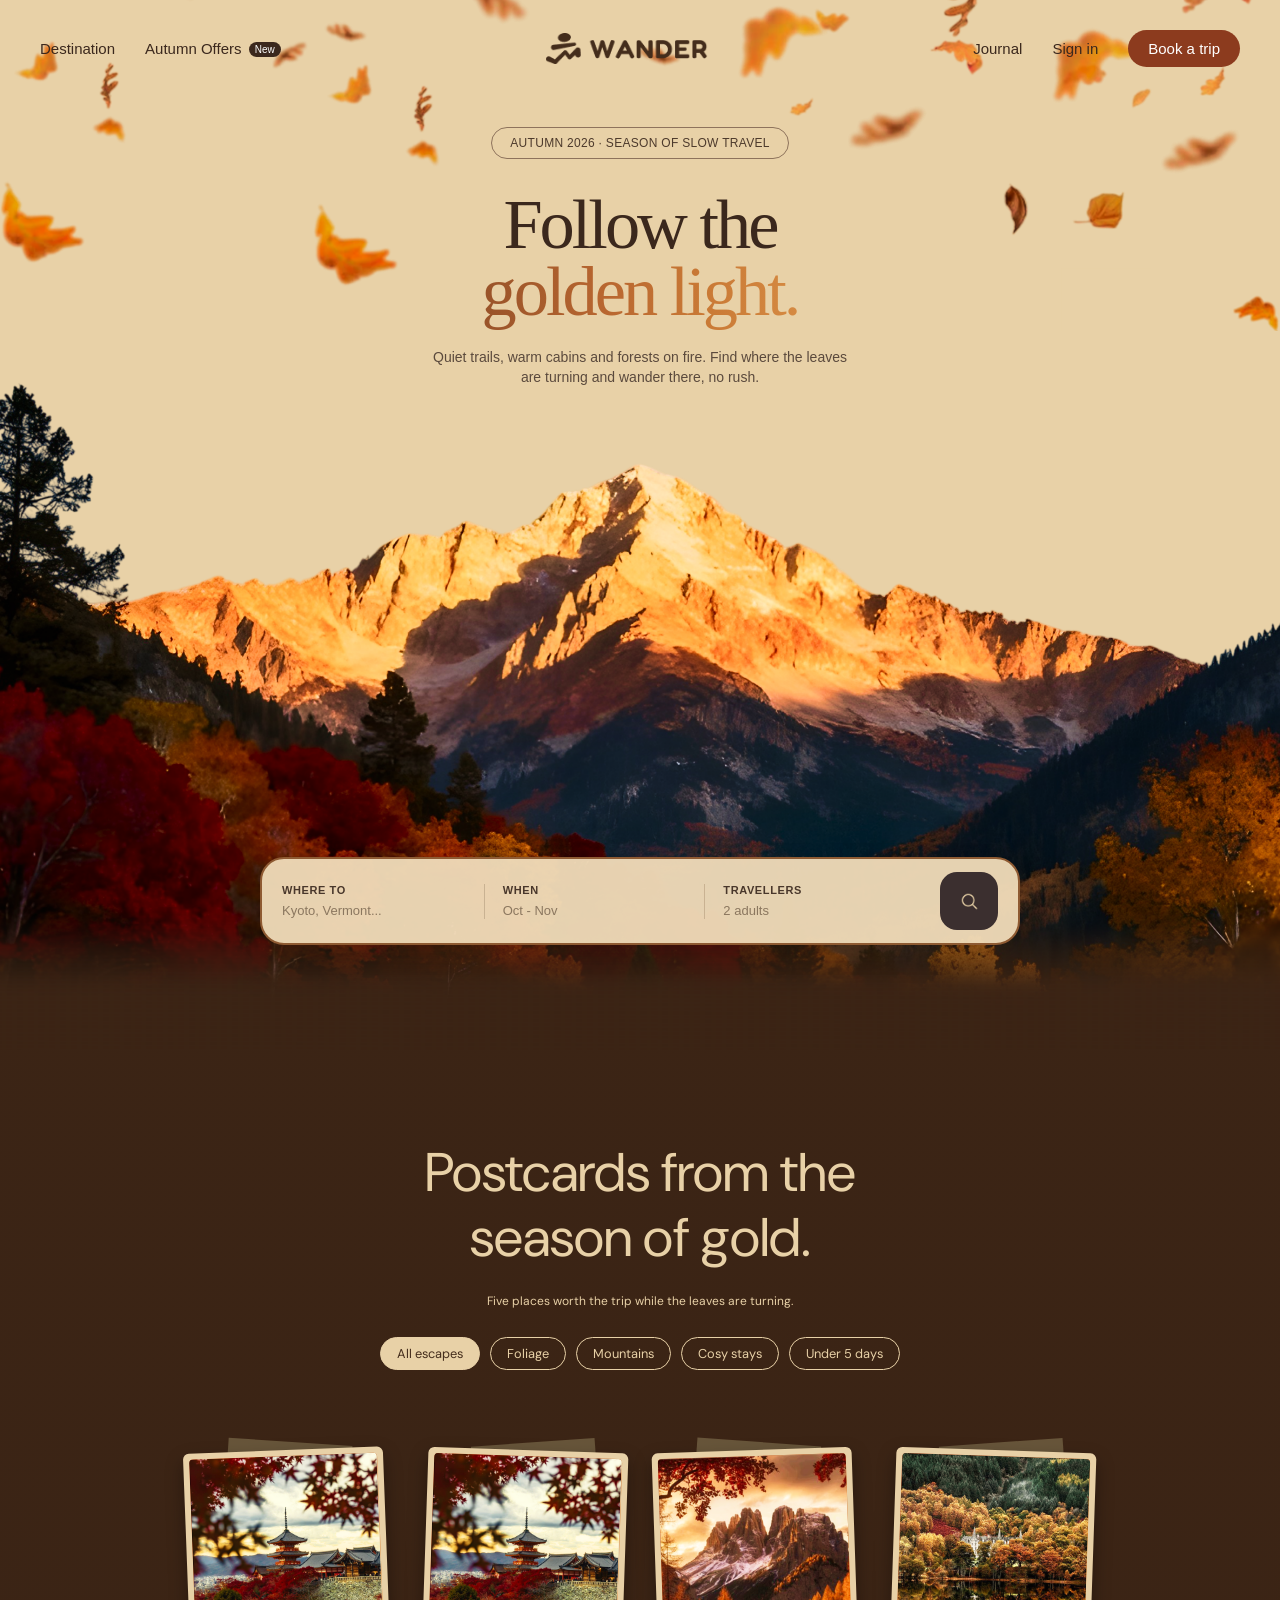
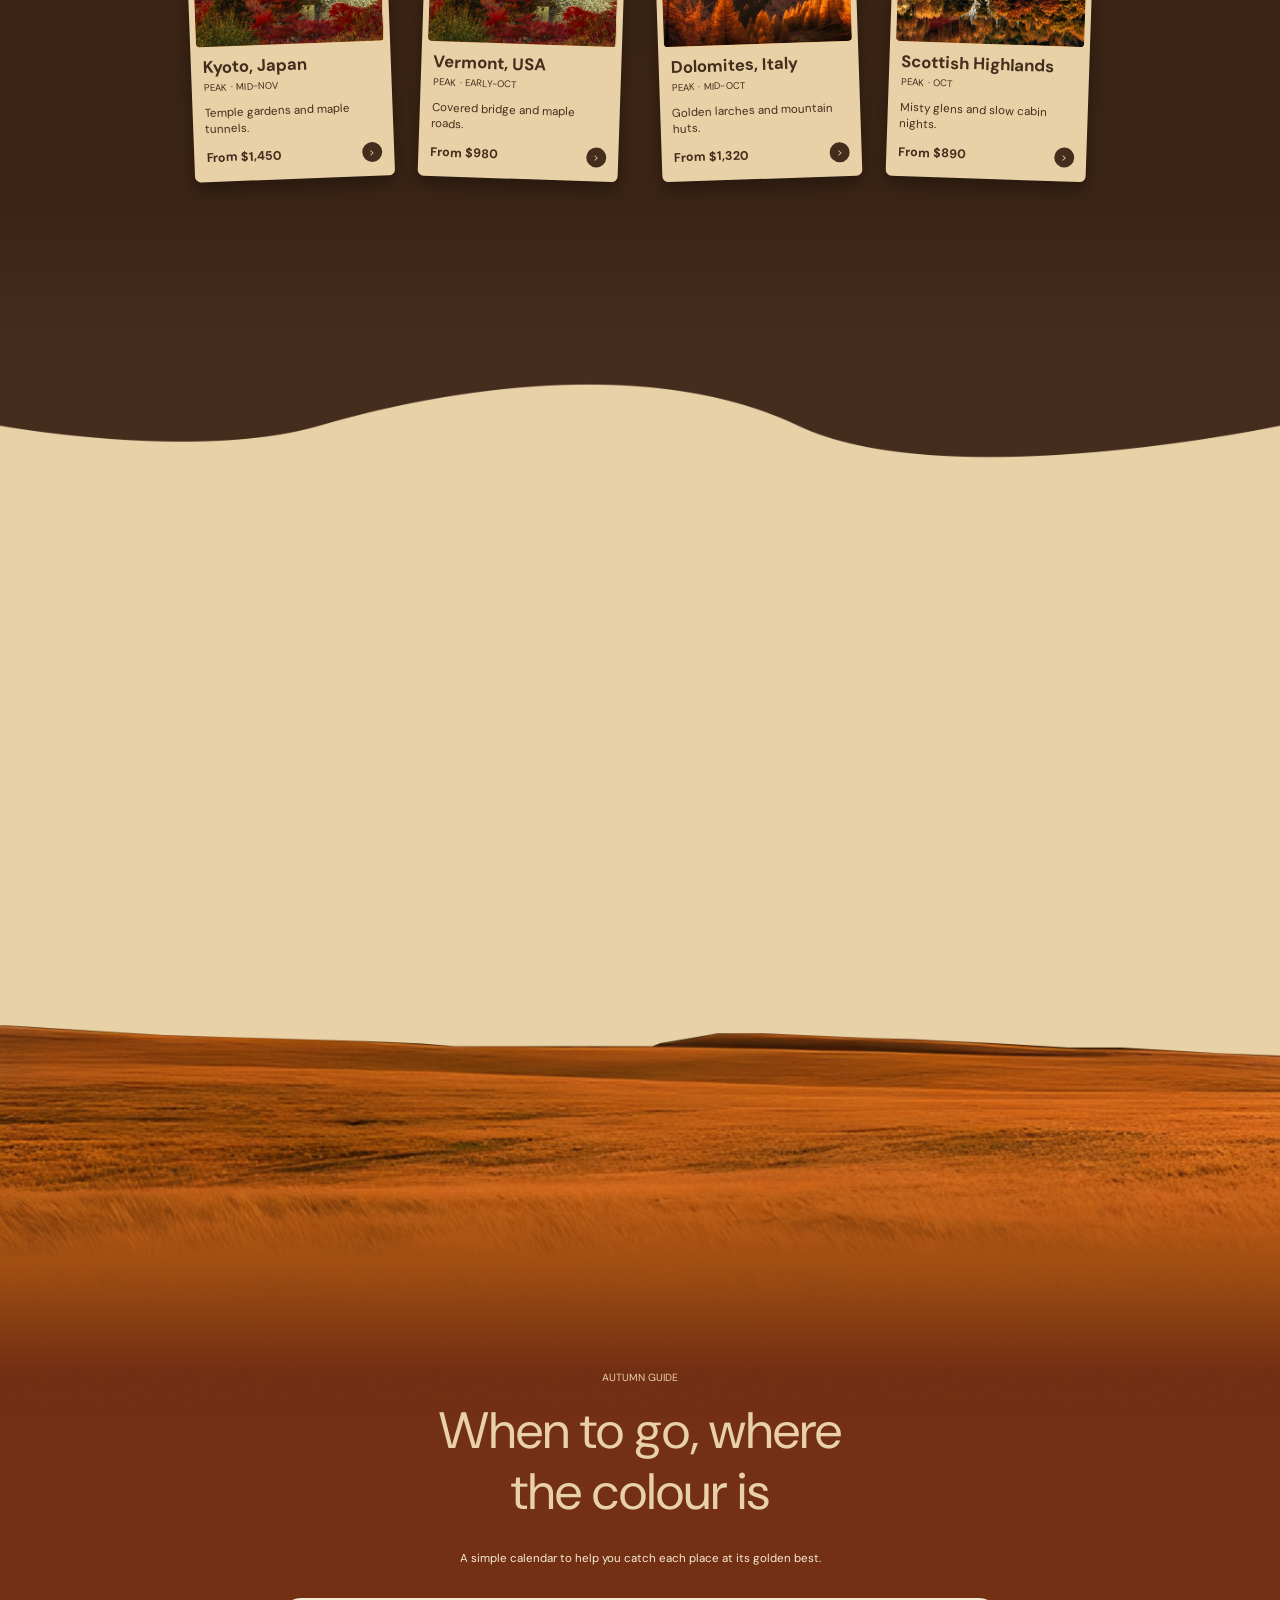
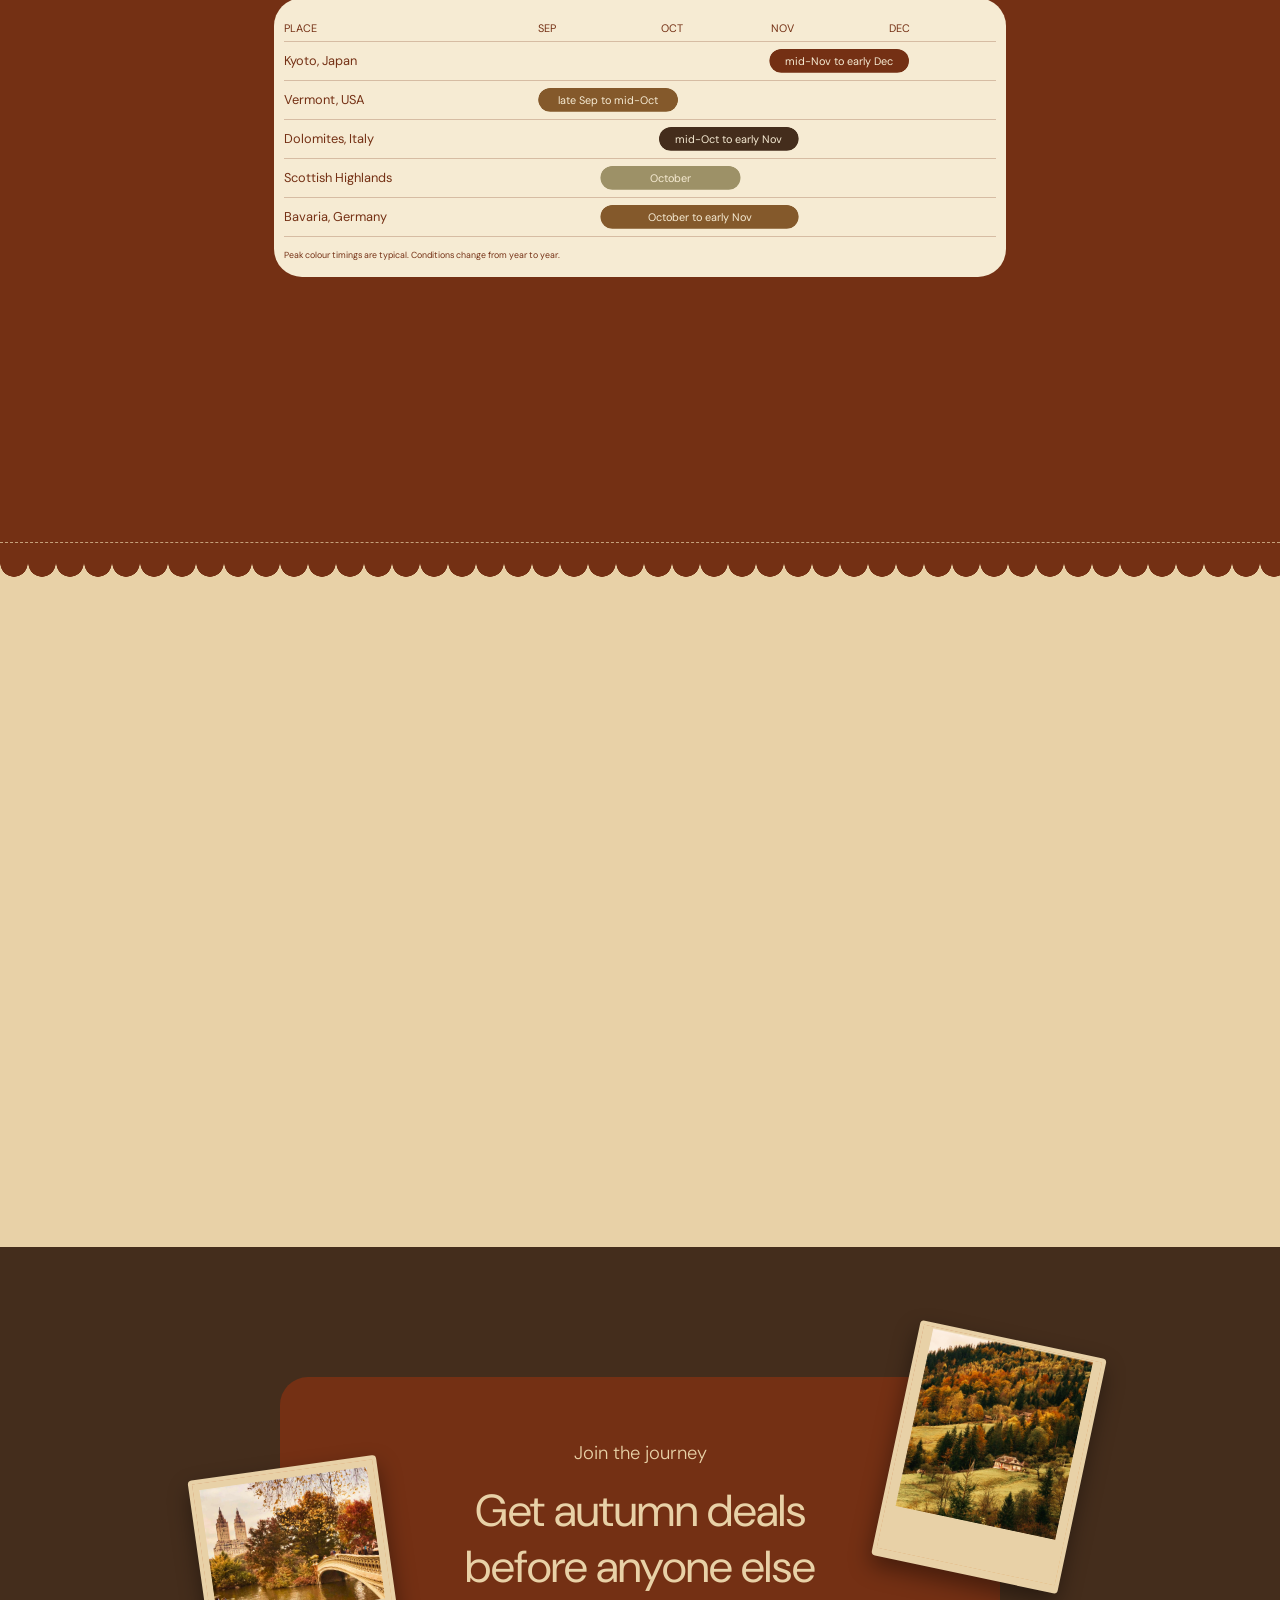
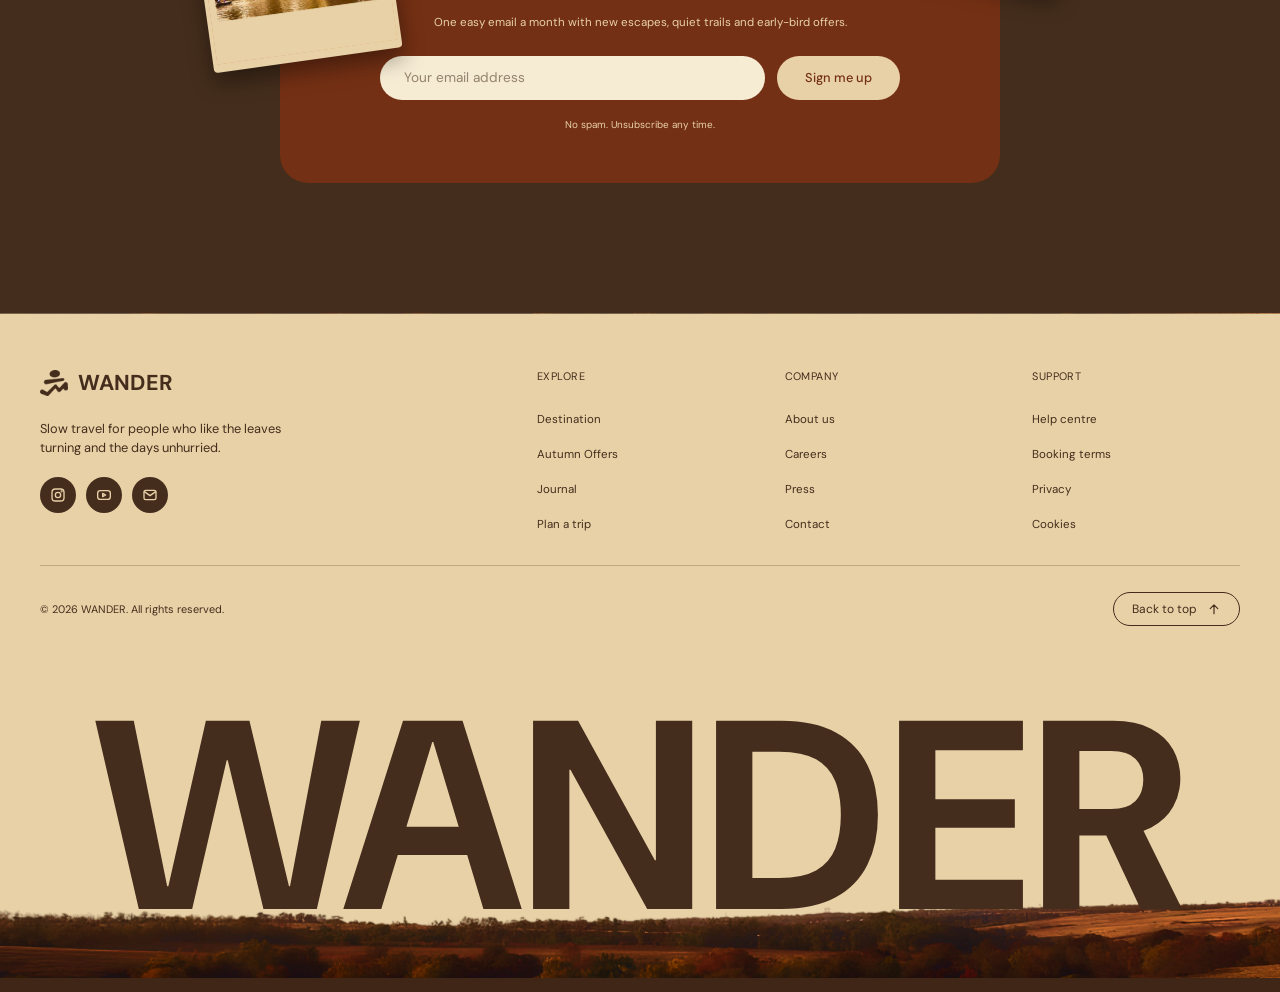
==== index.html @ 4a19b0a8 "Add files via upload" ====
<!DOCTYPE html>
<html lang="en">

<head>
    <meta charset="UTF-8">

    <meta
        name="viewport"
        content="width=device-width, initial-scale=1.0"
    >

    <title>Wander - Autumn Travel</title>

    <link rel="preconnect" href="https://fonts.googleapis.com">
    <link rel="preconnect" href="https://fonts.gstatic.com" crossorigin>
    <link href="https://fonts.googleapis.com/css2?family=DM+Sans:wght@300;400;500;700&display=swap" rel="stylesheet">

    <link rel="stylesheet" href="style.css">

    <style>
  /* Design tokens: change a colour here and it updates everywhere. */
  :root {
    --rust: #743014;      /* warm red-brown: Autumn guide + tips band backgrounds */
    --brown: #442D1C;     /* darkest tone: page background, body text on light sections */
    --sand: #E8D1A7;      /* light text on dark sections, postcard paper */
    --cream: #F6EBD3;     /* card surfaces on light sections */
    --olive: #9D9167;     /* muted accent: icons, avatar fallback */
    --caramel: #84592B;   /* mid brown accent */
    --field: #a24f12;     /* golden-field colour used to blend "Why Wander" into "Autumn guide" */
    --tape: rgba(157, 145, 103, 0.45);   /* translucent tape strip on postcards */
    --rule: rgba(116, 48, 20, 0.25);     /* thin divider lines in the guide table */
    --ease: cubic-bezier(.22, 1, .36, 1);  /* shared easing: quick start, soft landing */
  }
  * { box-sizing: border-box; margin: 0; padding: 0; }
  html { scroll-behavior: smooth; }  /* in-page links glide instead of jumping */
  .classmate-content { font-family: 'DM Sans', system-ui, sans-serif; background: var(--brown); }
  /* Form controls and links don't inherit the page font by default. */
  .classmate-content button, .classmate-content a, .classmate-content input { font-family: inherit; }

  /* =========================================================
     1. POSTCARDS (.escapes)
     Intro, filter pills and a wrap-around row of tilted cards.
     ========================================================= */
  .escapes {
    position: relative;
    padding: 90px 40px 80px;
    color: var(--sand);
    text-align: center;
    background-color: var(--brown);
    /* A near-opaque brown overlay sits on top of the photo to keep the text readable. */
    background-image:
      linear-gradient(rgba(58,35,20,.88), rgba(58,35,20,.88)),
      url("images/autumn-bg.jpg");
    background-size: cover;
    background-position: center;
    overflow: hidden;
  }
  .escapes h2 {
    font-weight: 400;
    font-size: clamp(2.2rem, 5vw, 3.4rem);
    line-height: 1.2;
    max-width: 480px;
    margin: 0 auto;
  }
  .escapes .sub { font-size: .75rem; margin-top: 22px; }

  .escapes .filters {
    display: flex;
    flex-wrap: wrap;
    justify-content: center;
    gap: 10px;
    margin-top: 28px;
  }
  .escapes .filters button {
    font: inherit;
    font-size: .8rem;
    color: var(--sand);
    background: transparent;
    border: 1px solid var(--sand);
    border-radius: 999px;
    padding: 7px 16px;
    cursor: pointer;
    transition: background .2s, color .2s, border-color .2s, transform .2s var(--ease);
  }
  .escapes .filters button.active {
    background: var(--sand);
    border-color: var(--sand);
    color: var(--brown);
  }
  .escapes .filters button:focus-visible,
  .escapes .more:focus-visible,
  .escapes .go:focus-visible { outline: 2px solid #fff; outline-offset: 3px; }

  .escapes .cards {
    display: flex;
    flex-wrap: wrap;
    justify-content: center;
    gap: 36px 34px;
    max-width: 1100px;
    margin: 60px auto 0;
    padding-top: 20px;
  }
  /* --tilt (card angle) and --tape-tilt (tape angle) are set inline on each card
     in the HTML, so every postcard sits at a slightly different angle. */
  .escapes .card {
    position: relative;
    width: 200px;
    text-align: left;
    transform: rotate(var(--tilt));
    transition: transform .45s var(--ease);
  }
  /* Added by the filter script to remove cards that don't match the selected filter. */
  .escapes .card.hide { display: none; }
  /* Decorative tape strip holding the postcard to the "wall". */
  .escapes .card::before {
    content: "";
    position: absolute;
    top: -8px;
    left: 22%;
    width: 62%;
    height: 40px;
    background: var(--tape);
    transform: rotate(var(--tape-tilt));
    transition: transform .45s var(--ease);
    z-index: 0;
  }
  .escapes .card-body {
    position: relative;
    z-index: 1;
    background: var(--sand);
    color: var(--brown);
    border-radius: 6px;
    padding: 6px 6px 14px;
    box-shadow: 0 8px 18px rgba(0,0,0,.35);
    transition: box-shadow .45s var(--ease);
  }
  .escapes .photo {
    width: 100%;
    aspect-ratio: 1 / 1;
    border-radius: 4px;
    overflow: hidden;
    background: linear-gradient(135deg, #b5471f, #e08a2c);  /* shows while the image loads or if it fails */
  }
  .escapes .photo img {
    width: 100%; height: 100%;
    object-fit: cover;
    display: block;
    transition: transform .7s var(--ease);
  }
  .escapes .info { padding: 10px 6px 0; }
  .escapes .info h3 { font-size: 1.05rem; font-weight: 700; line-height: 1.2; }
  .escapes .timing { font-size: .6rem; margin-top: 4px; letter-spacing: .02em; }
  /* min-height reserves two lines so cards with short blurbs stay the same height. */
  .escapes .desc { font-size: .72rem; line-height: 1.4; margin-top: 12px; min-height: 2.8em; }
  .escapes .foot {
    display: flex;
    align-items: center;
    justify-content: space-between;
    margin-top: 10px;
  }
  .escapes .price { font-size: .78rem; font-weight: 700; }
  .escapes .go {
    width: 20px; height: 20px;
    border-radius: 50%;
    background: var(--brown);
    color: var(--sand);
    display: grid; place-items: center;
    text-decoration: none;
    font-size: .65rem;
    transition: transform .25s var(--ease), background .25s;
  }
  .escapes .more {
    display: inline-block;
    margin-top: 56px;
    background: var(--sand);
    color: var(--brown);
    font-size: .8rem;
    font-weight: 500;
    text-decoration: none;
    padding: 9px 22px;
    border-radius: 999px;
    transition: transform .25s var(--ease), background .25s, box-shadow .25s;
  }

  /* =========================================================
     2. WHY WANDER (.why)
     Full-height section over a landscape illustration, with four feature cards.
     ========================================================= */
  .why {
    position: relative;
    min-height: 100vh;
    /* Large top/bottom padding leaves room for the illustration (14.png) and the
       golden field at the bottom that blends into section 3. */
    padding: 170px 40px 340px;
    color: var(--brown);
    text-align: center;
    background-image: url("images_section_one/14.png");
    background-size: cover;
    background-position: center;
    background-repeat: no-repeat;
  }
  .why .inner { position: relative; z-index: 1; max-width: 1060px; margin: 0 auto; }
  .why .eyebrow { font-size: .65rem; letter-spacing: .02em; }
  .why h2 {
    font-weight: 400;
    font-size: clamp(2.2rem, 5vw, 3.2rem);
    line-height: 1.2;
    max-width: 420px;
    margin: 16px auto 0;
  }
  .why .sub { font-size: .72rem; margin-top: 28px; }
  .why .grid {
    display: grid;
    grid-template-columns: repeat(4, 1fr);
    gap: 16px;
    margin-top: 28px;
    text-align: left;
  }
  .why .card {
    background: var(--cream);
    border-radius: 26px;
    padding: 18px 18px 26px;
    min-height: 178px;
    transition: transform .4s var(--ease), box-shadow .4s var(--ease);
  }
  .why .top { display: flex; align-items: center; justify-content: space-between; }
  .why .icon {
    width: 40px; height: 40px;
    border-radius: 11px;
    display: grid; place-items: center;
    transition: transform .4s var(--ease);
  }
  .why .icon img { width: 18px; height: 18px; }
  .why .num { font-size: 1.5rem; font-weight: 300; transition: color .3s; }
  .why .card h3 { font-size: 1.1rem; font-weight: 400; margin-top: 26px; }
  .why .card p { font-size: .68rem; line-height: 1.5; margin-top: 10px; }

  /* =========================================================
     3. AUTUMN GUIDE (.guide)
     A Sep-Dec timeline: one row per place, a coloured bar marks peak colour.
     ========================================================= */
  .guide {
    position: relative;
    padding: 110px 40px 120px;
    text-align: center;
    color: var(--sand);
    background-color: var(--rust);
    background-image: url("images_section_one/15.png");
    background-position: center;
    background-size: cover;
    overflow: hidden;
  }
  /* Keeps content above the gradient blends drawn by ::before / ::after (see section 6). */
  .guide > * { position: relative; z-index: 1; }
  .guide .eyebrow { font-size: .65rem; color: var(--sand); }
  .guide h2 {
    font-weight: 400;
    font-size: clamp(2.2rem, 5vw, 3.2rem);
    line-height: 1.2;
    max-width: 420px;
    margin: 16px auto 0;
  }
  .guide .sub { font-size: .72rem; margin-top: 28px; color: var(--cream); }

  .guide .panel {
    max-width: 732px;
    margin: 32px auto 0;
    background: var(--cream);
    color: var(--rust);
    border-radius: 28px;
    padding: 18px 10px 14px;
    text-align: left;
    overflow-x: auto;
  }
  /* Minimum width keeps the timeline legible; the panel scrolls sideways on narrow screens. */
  .guide .table { min-width: 620px; }
  .guide .row {
    display: grid;
    grid-template-columns: 35.7% 1fr;   /* place name | timeline track */
    align-items: center;
    border-bottom: 1px solid var(--rule);
    height: 39px;
    font-size: .8rem;
    transition: background .3s;
  }
  .guide .row.head { height: 26px; font-size: .68rem; }
  .guide .track { position: relative; height: 100%; }
  .guide .months span { position: absolute; top: 50%; transform: translateY(-50%); }
  .guide .bar {
    position: absolute;
    top: 50%;
    transform: translateY(-50%);
    height: 24px;
    width: 30.6%;   /* default length; override inline on a bar for a longer or shorter window */
    border-radius: 999px;
    display: grid;
    place-items: center;
    color: var(--cream);
    font-size: .68rem;
    white-space: nowrap;
  }
  .guide .note { font-size: .55rem; margin-top: 12px; padding-bottom: 2px; }

  /* =========================================================
     4. TIPS + TRAVELLERS STORIES (.tips, .stories)
     Tips band with a scalloped bottom edge, then testimonial cards.
     ========================================================= */
  .tips {
    position: relative;
    background: var(--rust);
    color: var(--sand);
    padding: 40px 40px 52px;
  }
  .tips-inner {
    max-width: 800px;
    margin: 0 auto;
    display: grid;
    grid-template-columns: repeat(3, 1fr);
    gap: 24px;
  }
  .tip { transition: transform .35s var(--ease); }
  .tip h3 { font-size: 1rem; font-weight: 400; transition: color .3s; }
  .tip p { font-size: .68rem; line-height: 1.6; margin-top: 18px; max-width: 170px; }
  /* Dashed rule near the bottom of the band, like a tear-off line. */
  .tips::before {
    content: "";
    position: absolute;
    left: 0; right: 0; bottom: 20px;
    border-top: 1px dashed rgba(232, 209, 167, .7);
  }
  /* Scalloped edge: a row of rust semicircles hanging below the band, overlapping
     the top of the stories section. */
  .tips::after {
    content: "";
    position: absolute;
    left: 0; right: 0; top: 100%;
    height: 14px;
    background: radial-gradient(circle at 50% 0, var(--rust) 13.5px, transparent 14px) 0 0 / 28px 14px repeat-x;
  }

  .stories {
    padding: 70px 40px 60px;
    text-align: center;
    color: var(--brown);
    background-color: var(--sand);
    background-image: url("images/stories-bg.jpg");
    background-size: cover;
    background-position: center;
  }
  .stories .eyebrow { font-size: .6rem; }
  .stories h2 {
    font-weight: 400;
    font-size: clamp(2.2rem, 5vw, 3rem);
    line-height: 1.2;
    max-width: 360px;
    margin: 14px auto 0;
  }
  .stories .sub { font-size: .66rem; margin-top: 28px; }
  .stories .grid {
    max-width: 756px;
    margin: 18px auto 0;
    display: grid;
    grid-template-columns: 1.55fr 1fr;
    gap: 14px;
    text-align: left;
  }
  .stories .right { display: grid; gap: 14px; }
  .stories .card {
    border-radius: 22px;
    padding: 22px 20px;
    transition: transform .4s var(--ease), box-shadow .4s var(--ease);
  }
  .stories .card.big {
    background: var(--brown) center / cover;
    background-image: url("images/story-dark.jpg");
    color: var(--sand);
    padding: 28px 28px 26px;
    min-height: 250px;
    display: flex; flex-direction: column; justify-content: space-between;
  }
  .stories .card.small {
    background: var(--cream) center / cover;
    background-image: url("images/story-light.jpg");
    color: var(--brown);
    display: flex; flex-direction: column; justify-content: space-between;
    gap: 14px;
  }
  .stories .card.small blockquote { font-size: .75rem; line-height: 1.55; }
  .stories .quote-mark { height: 34px; }
  .stories .card.big blockquote { font-size: 1.45rem; line-height: 1.3; margin-top: 18px; }
  .stories .person { display: flex; align-items: center; gap: 10px; margin-top: 22px; }
  .stories .small .person { margin-top: 0; }
  .stories .avatar {
    width: 40px; height: 40px;
    border-radius: 50%;
    background: var(--olive);
    object-fit: cover;
    flex: none;
    transition: transform .35s var(--ease);
  }
  .stories .name { font-size: 1.15rem; line-height: 1.1; }
  .stories .loc { display: block; font-size: .55rem; margin-top: 4px; }
  .stories .big .loc { color: var(--olive); }
  .stories .small .loc { color: var(--rust); }
  .stories .more {
    display: inline-block;
    margin-top: 22px;
    font: inherit;
    font-size: .68rem;
    color: var(--brown);
    background: transparent;
    border: 1px solid var(--brown);
    border-radius: 999px;
    padding: 6px 16px;
    text-decoration: none;
    transition: background .25s, color .25s, transform .25s var(--ease);
  }
  .stories .more:focus-visible { outline: 2px solid var(--brown); outline-offset: 3px; }

  /* =========================================================
     4c. NEWSLETTER SIGN-UP (.join)
     Background photo, a large rust card in the centre, and two tilted
     polaroids overlapping the card's left and right edges.
     ========================================================= */
  .join {
    position: relative;
    display: grid;
    place-items: center;
    padding: 130px 40px;
    background-color: var(--brown);   /* fallback if the image is missing */
    background-image: url("images/newsletter-bg.jpg");
    background-size: cover;
    background-position: center;
    overflow: hidden;                 /* stops the tilted polaroids causing sideways scroll */
  }
  .join-card {
    position: relative;               /* anchor for the absolutely positioned polaroids */
    width: 100%;
    max-width: 720px;
    padding: 64px 56px 52px;
    background: var(--rust);
    color: var(--sand);
    border-radius: 28px;
    text-align: center;
  }
  .join .eyebrow { font-size: 1.15rem; font-weight: 300; }
  .join h2 {
    font-weight: 400;
    font-size: clamp(2rem, 4.6vw, 2.8rem);
    line-height: 1.25;
    margin-top: 18px;
  }
  .join .sub { font-size: .72rem; margin-top: 20px; }

  /* Email field and button sit on one row and wrap onto two lines on small screens. */
  .join .signup {
    display: flex;
    flex-wrap: wrap;
    gap: 12px;
    max-width: 520px;
    margin: 26px auto 0;
  }
  .join .signup input {
    flex: 1 1 260px;
    min-width: 0;
    height: 44px;
    padding: 0 22px;
    border: 2px solid transparent;
    border-radius: 999px;
    background: var(--cream);
    color: var(--brown);
    font-size: .85rem;
    transition: border-color .25s, box-shadow .25s;
  }
  .join .signup input::placeholder { color: rgba(68, 45, 28, .55); }
  .join .signup input:focus { outline: none; border-color: var(--sand); box-shadow: 0 0 0 4px rgba(232, 209, 167, .3); }
  .join .signup button {
    flex: 0 0 auto;
    height: 44px;
    padding: 0 28px;
    border: 0;
    border-radius: 999px;
    background: var(--sand);
    color: var(--rust);
    font-size: .8rem;
    font-weight: 500;
    cursor: pointer;
    transition: transform .25s var(--ease), background .25s, box-shadow .25s;
  }
  .join .signup button:focus-visible { outline: 2px solid #fff; outline-offset: 3px; }
  .join .fine { font-size: .62rem; margin-top: 18px; }

  /* Polaroids: sand frame with a thicker bottom edge. The photo area shows a
     gradient until the image loads. --r is the resting angle, --ratio the photo shape. */
  .join .polaroid {
    position: absolute;
    width: 190px;
    padding: 4px 4px 8px;
    background: var(--sand);
    border-radius: 4px;
    box-shadow: 0 10px 22px rgba(0, 0, 0, .4);
    transform: rotate(var(--r));
    transition: transform .45s var(--ease), box-shadow .45s var(--ease);
  }
  .join .polaroid img {
    display: block;
    width: 100%;
    aspect-ratio: var(--ratio);
    object-fit: cover;
    background: linear-gradient(135deg, #b5471f, #e08a2c);
  }
  .join .polaroid.left  { --r: -8deg; --ratio: 1 / 1; left: -80px; top: 90px; }
  .join .polaroid.right { --r: 12deg; --ratio: 4 / 5; right: -84px; top: -40px; }

  /* Visually hidden but still read aloud by screen readers (used for the email label). */
  .sr-only {
    position: absolute;
    width: 1px; height: 1px;
    overflow: hidden;
    clip-path: inset(50%);
    white-space: nowrap;
  }

  /* =========================================================
     4d. FOOTER (.site-footer)
     Brand + link columns, a divider, a legal row, and a giant wordmark
     whose lower edge is hidden behind the landscape in the background image.
     ========================================================= */
  .site-footer {
    position: relative;
    padding: 56px 40px 0;
    color: var(--brown);
    background-color: var(--sand);     /* fallback if the image is missing */
    background-image: url("images_section_one/23.png");
    background-size: cover;
    background-position: center bottom;
    z-index: 0;
  }
  .site-footer > * { position: relative; z-index: 1; max-width: 1300px; margin-left: auto; margin-right: auto; }


  /* Top row: wide brand column, then three equal link columns. */
  .footer-top {
    display: grid;
    grid-template-columns: 2.2fr 1fr 1fr 1fr;
    gap: 40px;
    padding-bottom: 32px;
    border-bottom: 1px solid rgba(68, 45, 28, .25);   /* the divider line */
  }
  .brand { display: inline-flex; align-items: center; gap: 10px; color: var(--brown); text-decoration: none; }
  .brand img { height: 26px; width: auto; display: block; }
  .brand span { font-size: 1.35rem; font-weight: 700; letter-spacing: .02em; }
  .brand-col p { font-size: .8rem; line-height: 1.5; max-width: 250px; margin-top: 18px; }

  .socials { display: flex; gap: 10px; margin-top: 20px; }
  .socials a {
    width: 36px; height: 36px;
    border-radius: 50%;
    background: var(--brown);
    color: var(--sand);
    display: grid; place-items: center;
    transition: transform .25s var(--ease), background .25s;
  }
  .socials svg { width: 16px; height: 16px; fill: none; stroke: currentColor; stroke-width: 2; stroke-linecap: round; stroke-linejoin: round; }

  .footer-col h3 { font-size: .68rem; font-weight: 400; letter-spacing: .04em; text-transform: uppercase; }
  .footer-col ul { list-style: none; display: grid; gap: 14px; margin-top: 24px; }
  .footer-col a {
    display: inline-block;
    font-size: .72rem;
    color: var(--brown);
    text-decoration: none;
    transition: transform .25s var(--ease), color .25s;
  }

  /* Legal row: copyright on the left, "Back to top" pill on the right. */
  .footer-bottom {
    display: flex;
    align-items: center;
    justify-content: space-between;
    gap: 16px;
    padding: 26px 0 20px;
    font-size: .68rem;
  }
  .to-top {
    display: inline-flex; align-items: center; gap: 10px;
    padding: 8px 18px;
    border: 1px solid var(--brown);
    border-radius: 999px;
    color: var(--brown);
    font-size: .75rem;
    text-decoration: none;
    transition: background .25s, color .25s, transform .25s var(--ease);
  }
  .to-top svg { width: 14px; height: 14px; fill: none; stroke: currentColor; stroke-width: 2; stroke-linecap: round; stroke-linejoin: round; transition: transform .25s var(--ease); }
  .socials a:focus-visible, .footer-col a:focus-visible, .to-top:focus-visible, .brand:focus-visible { outline: 2px solid var(--brown); outline-offset: 3px; }

  /* Oversized wordmark. Tight line-height makes the letters end right at the
     bottom edge, where the landscape overlay covers their feet. Tune font-size
     if the word doesn't span the full width in your final font. */
  .wordmark {
    font-size: clamp(4rem, 21vw, 17.5rem);
    font-weight: 700;
    line-height: 1.2;
    text-align: center;
    white-space: nowrap;
    user-select: none;
    margin-top: 10px;
    z-index: 0;
    
  }

  /* =========================================================
     5. MOTION & INTERACTION
     - Scroll reveal: the script at the bottom adds .reveal to elements and
       .in-view once they scroll into view. Because the class comes from JS,
       the page stays fully visible if scripts don't run.
     - Hover effects are grouped here and wrapped in (hover: hover) so touch
       screens don't get "stuck" hover states.
     - Reduced-motion visitors get none of it (see the end of this section).
     ========================================================= */

  /* Entrance: fade up. --d is a per-element delay set by JS to stagger siblings.
     Uses the separate `translate` property so it never fights the postcard
     rotation or the hover transforms, which both use `transform`. */
  .reveal:not(.in-view) { opacity: 0; }
  .reveal.in-view { animation: rise .8s var(--ease) backwards; animation-delay: var(--d, 0ms); }
  @keyframes rise { from { opacity: 0; translate: 0 28px; } }

  /* Timeline bars "draw" left to right when the panel appears.
     --i (row number, set by JS) staggers the rows. */
  .guide .bar {
    clip-path: inset(0 0 0 0 round 999px);
    transition: clip-path 1s var(--ease) calc(.3s + var(--i, 0) * .12s), filter .25s;
  }
  .guide .panel.reveal:not(.in-view) .bar { clip-path: inset(0 100% 0 0 round 999px); }

  /* Pressed state for filter pills works on touch as well as mouse. */
  .escapes .filters button:active { transform: scale(.96); }

  @media (hover: hover) {
    /* Postcards straighten, lift and zoom their photo. */
    .escapes .card:hover { transform: rotate(0deg) translateY(-10px) scale(1.04); }
    .escapes .card:hover::before { transform: rotate(calc(var(--tape-tilt) * .3)); }
    .escapes .card:hover .card-body { box-shadow: 0 20px 34px rgba(0,0,0,.45); }
    .escapes .card:hover .photo img { transform: scale(1.08); }
    .escapes .go:hover { transform: scale(1.2); background: var(--rust); }

    /* Buttons and pills. */
    .escapes .filters button:hover { border-color: #fff; background: rgba(232, 209, 167, .14); transform: translateY(-2px); }
    .escapes .filters button.active:hover { background: var(--cream); }
    .escapes .more:hover { background: var(--cream); transform: translateY(-3px); box-shadow: 0 10px 20px rgba(0,0,0,.3); }
    .stories .more:hover { background: var(--brown); color: var(--sand); transform: translateY(-2px); }

    /* Why Wander cards lift; the icon tilts and the number warms up. */
    .why .card:hover { transform: translateY(-8px); box-shadow: 0 16px 28px rgba(68, 45, 28, .25); }
    .why .card:hover .icon { transform: rotate(-8deg) scale(1.1); }
    .why .card:hover .num { color: var(--rust); }

    /* Guide: highlight the hovered row and brighten its bar. */
    .guide .row:not(.head):hover { background: rgba(116, 48, 20, .07); }
    .guide .row:hover .bar { filter: brightness(1.2); }

    /* Tips and stories. */
    .tip:hover { transform: translateY(-4px); }
    .tip:hover h3 { color: var(--cream); }
    .stories .card:hover { transform: translateY(-6px); box-shadow: 0 16px 30px rgba(68, 45, 28, .28); }
    .stories .card:hover .avatar { transform: scale(1.12); }

    /* Newsletter: polaroids straighten and lift; the button rises. */
    .join .polaroid:hover { transform: rotate(0deg) translateY(-8px) scale(1.04); box-shadow: 0 18px 30px rgba(0, 0, 0, .45); }
    .join .signup button:hover { background: var(--cream); transform: translateY(-2px); box-shadow: 0 8px 16px rgba(0, 0, 0, .3); }

    /* Footer: links nudge right, social icons lift, "Back to top" fills and the arrow rises. */
    .footer-col a:hover { transform: translateX(5px); color: var(--rust); }
    .socials a:hover { transform: translateY(-3px); background: var(--rust); }
    .to-top:hover { background: var(--brown); color: var(--sand); transform: translateY(-2px); }
    .to-top:hover svg { transform: translateY(-3px); }
  }

  /* Respect the OS "reduce motion" setting: effectively instant, no smooth scroll. */
  @media (prefers-reduced-motion: reduce) {
    html { scroll-behavior: auto; }
    *, *::before, *::after {
      animation-duration: .01ms !important;
      animation-delay: 0ms !important;
      transition-duration: .01ms !important;
      transition-delay: 0ms !important;
    }
  }

  /* =========================================================
     6. SECTION SEAMS
     Each seam is a gradient between the colours at the edges of the two
     neighbouring sections, so no section looks cropped.
     ========================================================= */
  /* Section content stays above the blend overlays. */
  .escapes > * { position: relative; z-index: 1; }
  .escapes::after,
  .why::before, .why::after,
  .guide::before, .guide::after {
    content: "";
    position: absolute;
    left: 0; right: 0;
    pointer-events: none;
    z-index: 0;
  }

  /* 1 -> 2: Postcards fade into solid brown, which meets the brown top edge of Why Wander. */
  .escapes::after {
    bottom: 0;
    height: 140px;
    background: linear-gradient(to bottom, rgba(68,45,28,0), var(--brown));
  }

  /* 2 -> 3: the golden field at the bottom of Why Wander melts into the top of Autumn guide. */
  .why::after {
    bottom: 0;
    height: 110px;
    background: linear-gradient(to bottom, rgba(162,79,18,0), var(--field));
  }
  .guide::before {
    top: 0;
    height: 110px;
    background: linear-gradient(to bottom, var(--field), rgba(162,79,18,0));
  }

  /* 3 -> 4: Autumn guide settles into the solid rust of the tips band. */
  .guide::after {
    bottom: 0;
    height: 110px;
    background: linear-gradient(to bottom, rgba(116,48,20,0), var(--rust));
  }

  /* =========================================================
     7. RESPONSIVE
     Breakpoints step down: tablet (900), stacked columns (800), phone (520).
     ========================================================= */
  @media (max-width: 900px) {   /* tablet: feature cards go 2 x 2 */
    .why .grid { grid-template-columns: repeat(2, 1fr); }
  }
  @media (max-width: 800px) {   /* tips and stories stack into one column */
    .tips-inner { grid-template-columns: 1fr; }
    .stories .grid { grid-template-columns: 1fr; }
    .join-card { padding: 56px 32px 44px; }
    .join .polaroid { width: 130px; padding: 6px 6px 22px; }
    .join .polaroid.left { left: -28px; top: auto; bottom: -50px; }
    .join .polaroid.right { right: -28px; top: -50px; }
    .footer-top { grid-template-columns: 1fr 1fr; }   /* brand on its own row, links 2 x 2 */
    .brand-col { grid-column: 1 / -1; }
  }
  @media (max-width: 520px) {   /* phone: tighter padding, single-column cards */
    .escapes { padding: 60px 20px; }
    .escapes .card { width: 220px; }
    .why { padding: 130px 20px 300px; }
    .why .grid { grid-template-columns: 1fr; }
    .guide { padding: 90px 16px 80px; }
    .tips, .stories { padding-left: 20px; padding-right: 20px; }
    .join { padding: 110px 20px; }
    .join .polaroid { width: 96px; }
    .site-footer { padding: 44px 20px 0; }
    .footer-bottom { flex-direction: column; align-items: flex-start; }
  }
  .classmate-content h1,
  .classmate-content h2,
  .classmate-content h3,
  .classmate-content h4,
  .classmate-content h5,
  .classmate-content h6 {
    font-family: 'DM Sans', system-ui, sans-serif;
  }

    </style>
</head>


<body id="top">

    <section class="hero">

        <img class="leaves-overlay" src="images_section_one/1 (2).png" alt="" aria-hidden="true">
        <nav>
            <div class="nav-left">
                <a href="kyoto.html">Destination</a>
                <a href="#">Autumn Offers <span class="badge-new">New</span></a>
            </div>


            <div class="logo">
                <img src="images_section_one/logo (3).png" alt="Wander Logo">
            </div>

            <div class="nav-right">
                <a href="#">Journal</a>
                <a href="#">Sign in</a>
                <a href="#" class="btn-book"> Book a trip</a>
            </div>
        </nav>


        <div class="hero-content">

            <span class="season-pill">AUTUMN 2026 · SEASON OF SLOW TRAVEL</span>

            <h1>Follow the<br>
              <span>
                    golden light.
                </span>
            </h1>

            <p>
                Quiet trails, warm cabins and forests on fire.
                Find where the leaves are turning and wander there,
                no rush.
            </p>

        </div>

        <div class="mountain-container">
            <img src="images_section_one/2.png" alt="Autumn mountain landscape">
        </div>

        <div class="section-fade" aria-hidden="true"></div>

        <div class="search-bar">
          
          <div class="search-field">
            <div class="search-label">Where to</div>
            <input type="text" class="search-input" value="Kyoto, Vermont..." aria-label="Where to" readonly>
          </div>
          
          <div class="search-field">
             <div class="search-label">When</div>
             <input type="text" class="search-input" value="Oct - Nov" aria-label="When" readonly>
          </div>
          
          <div class="search-field">
            <div class="search-label">Travellers</div>
            <input type="text" class="search-input" value="2 adults" aria-label="Travellers" readonly>
          </div>

            <button type="button" class="search-btn" aria-label="Search">
                <img src="images_section_one/7 (2).png" alt="">

            </button>
        </div>

    </section>





    <div class="classmate-content">

<!-- SECTION 1: Postcards
     Each card's data-tags lists the filters it belongs to (foliage, mountains, cosy, short).
     --tilt and --tape-tilt set the card and tape angles; alternate their signs between neighbours. -->
<section class="escapes">
  <h2>Postcards from the season of gold.</h2>
  <p class="sub">Five places worth the trip while the leaves are turning.</p>

  <!-- Filter pills: data-filter must match a word in a card's data-tags ("all" shows every card). -->
  <div class="filters" role="group" aria-label="Filter escapes">
    <button class="active" data-filter="all">All escapes</button>
    <button data-filter="foliage">Foliage</button>
    <button data-filter="mountains">Mountains</button>
    <button data-filter="cosy">Cosy stays</button>
    <button data-filter="short">Under 5 days</button>
  </div>

  <!-- To add a destination, copy one <article> below and update its tags, image, text and link. -->
  <div class="cards">

    <article class="card" data-tags="foliage short" style="--tilt:-2.16deg; --tape-tilt:6.03deg;">
      <div class="card-body">
        <div class="photo"><img src="images_section_one/3.png" alt="Kiyomizu-dera pagoda framed by red maple leaves"></div>
        <div class="info">
          <h3>Kyoto, Japan</h3>
          <p class="timing">PEAK · MID-NOV</p>
          <p class="desc">Temple gardens and maple tunnels.</p>
          <div class="foot">
            <span class="price">From $1,450</span>
            <a class="go" href="#kyoto" aria-label="More about Kyoto, Japan">&gt;</a>
          </div>
        </div>
      </div>
    </article>

    <article class="card" data-tags="foliage cosy" style="--tilt:1.92deg; --tape-tilt:-6.03deg;">
      <div class="card-body">
        <div class="photo"><img src="images_section_one/3.png" alt="Autumn forest reflected in a Vermont lake"></div>
        <div class="info">
          <h3>Vermont, USA</h3>
          <p class="timing">PEAK · EARLY-OCT</p>
          <p class="desc">Covered bridge and maple roads.</p>
          <div class="foot">
            <span class="price">From $980</span>
            <a class="go" href="#vermont" aria-label="More about Vermont, USA">&gt;</a>
          </div>
        </div>
      </div>
    </article>

    <article class="card" data-tags="mountains foliage" style="--tilt:-1.92deg; --tape-tilt:6.03deg;">
      <div class="card-body">
        <div class="photo"><img src="images_section_one/5.png" alt="Dolomite peaks above golden larch forest"></div>
        <div class="info">
          <h3>Dolomites, Italy</h3>
          <p class="timing">PEAK · MID-OCT</p>
          <p class="desc">Golden larches and mountain huts.</p>
          <div class="foot">
            <span class="price">From $1,320</span>
            <a class="go" href="#dolomites" aria-label="More about Dolomites, Italy">&gt;</a>
          </div>
        </div>
      </div>
    </article>

    <article class="card" data-tags="mountains cosy short" style="--tilt:1.92deg; --tape-tilt:-6.03deg;">
      <div class="card-body">
        <div class="photo"><img src="images_section_one/6.png" alt="Misty autumn glen in the Scottish Highlands"></div>
        <div class="info">
          <h3>Scottish Highlands</h3>
          <p class="timing">PEAK · OCT</p>
          <p class="desc">Misty glens and slow cabin nights.</p>
          <div class="foot">
            <span class="price">From $890</span>
            <a class="go" href="#highlands" aria-label="More about the Scottish Highlands">&gt;</a>
          </div>
        </div>
      </div>
    </article>

  </div>

  <a class="more" href="#all">See all autumn escapes</a>
</section>

<!-- SECTION 2: Why Wander (four numbered feature cards; icon background colours are inline) -->
<section class="why">
  <div class="inner">
    <p class="eyebrow">WHY WANDER</p>
    <h2>Travel at the pace of autumn</h2>
    <p class="sub">We plan the details so you can leave the rushing behind.</p>

    <div class="grid">

      <article class="card">
        <div class="top">
          <div class="icon" style="background:#743014"><img src="images_section_one/10.png" alt=""></div>
          <span class="num">01</span>
        </div>
        <h3>Slow-paced routes</h3>
        <p>Itineraries built around long mornings, short drives and time to just sit and look.</p>
      </article>

      <article class="card">
        <div class="top">
          <div class="icon" style="background:#84592B"><img src="images_section_one/11.png" alt=""></div>
          <span class="num">02</span>
        </div>
        <h3>Hand-picked stays</h3>
        <p>Cabins, inns and guesthouses we would book ourselves, each with a story.</p>
      </article>

      <article class="card">
        <div class="top">
          <div class="icon" style="background:#442D1C"><img src="images_section_one/12.png" alt=""></div>
          <span class="num">03</span>
        </div>
        <h3>Flexible booking</h3>
        <p>Plans change. Move your dates without a fuss when the weather or life does.</p>
      </article>

      <article class="card">
        <div class="top">
          <div class="icon" style="background:#9D9167"><img src="images_section_one/13.png" alt=""></div>
          <span class="num">04</span>
        </div>
        <h3>Local guides</h3>
        <p>Real people who know the trails, the tea houses and the best light of the day.</p>
      </article>

    </div>
  </div>
</section>

<!-- SECTION 3: Autumn guide (timeline)
     The track runs Sep to Dec. A bar's inline "left" (and optional "width") is a percentage of the track,
     tuned to line up with the month labels. Bars default to 30.6% wide (see CSS). -->
<section class="guide">
  <p class="eyebrow">AUTUMN GUIDE</p>
  <h2>When to go, where the colour is</h2>
  <p class="sub">A simple calendar to help you catch each place at its golden best.</p>

  <div class="panel">
    <div class="table" role="table" aria-label="Best autumn colour timing by place">

      <div class="row head" role="row">
        <div class="place" role="columnheader">PLACE</div>
        <div class="track months" role="presentation">
          <span style="left:0">SEP</span>
          <span style="left:26.9%">OCT</span>
          <span style="left:50.8%">NOV</span>
          <span style="left:76.6%">DEC</span>
        </div>
      </div>

      <div class="row" role="row">
        <div class="place" role="rowheader">Kyoto, Japan</div>
        <div class="track"><span class="bar" style="left:50.5%; background:#743014">mid-Nov to early Dec</span></div>
      </div>

      <div class="row" role="row">
        <div class="place" role="rowheader">Vermont, USA</div>
        <div class="track"><span class="bar" style="left:0; background:#84592B">late Sep to mid-Oct</span></div>
      </div>

      <div class="row" role="row">
        <div class="place" role="rowheader">Dolomites, Italy</div>
        <div class="track"><span class="bar" style="left:26.3%; background:#442D1C">mid-Oct to early Nov</span></div>
      </div>

      <div class="row" role="row">
        <div class="place" role="rowheader">Scottish Highlands</div>
        <div class="track"><span class="bar" style="left:13.6%; background:#9D9167">October</span></div>
      </div>

      <div class="row" role="row">
        <div class="place" role="rowheader">Bavaria, Germany</div>
        <div class="track"><span class="bar" style="left:13.6%; width:43.3%; background:#84592B">October to early Nov</span></div>
      </div>

      <p class="note">Peak colour timings are typical. Conditions change from year to year.</p>
    </div>
  </div>
</section>

<!-- SECTION 4a: Tips band (its scalloped bottom edge is drawn in CSS) -->
<section class="tips">
  <div class="tips-inner">
    <div class="tip">
      <h3>01 Go early</h3>
      <p>Mornings are quieter and the light is softest before 9.</p>
    </div>
    <div class="tip">
      <h3>02 Pack for layers</h3>
      <p>Days are warm and nights are cold. Bring layers you can peel off.</p>
    </div>
    <div class="tip">
      <h3>03 Book cosy stays first</h3>
      <p>Cabins and inns fill up before the flights do. Reserve them early.</p>
    </div>
  </div>
</section>

<!-- SECTION 4b: Travellers stories (one large quote on the left, two small on the right) -->
<section class="stories">
  <p class="eyebrow">TRAVELLERS STORIES</p>
  <h2>Notes from the road</h2>
  <p class="sub">Real moments from travellers who followed the golden light.</p>

  <div class="grid">
    <article class="card big">
      <div>
        <div class="quote-mark" aria-hidden="true"><img src="images_section_one/quote.png" alt=""></div>
        <blockquote>We had no plan except the light. Every morning WANDER had a quiet trail and a warm cabin waiting.</blockquote>
      </div>
      <div class="person">
        <img class="avatar" src="images_section_one/18.png" alt="">
        <div><span class="name">Romi</span><span class="loc">VERMONT · OCTOBER</span></div>
      </div>
    </article>

    <div class="right">
      <article class="card small">
        <blockquote>&ldquo;The guide knew a tea house nobody else did. It was the best afternoon of the whole trip.&rdquo;</blockquote>
        <div class="person">
          <img class="avatar" src="images_section_one/19.png" alt="">
          <div><span class="name">Farid</span><span class="loc">KYOTO · NOVEMBER</span></div>
        </div>
      </article>

      <article class="card small">
        <blockquote>&ldquo;Flexible dates saved us when the rain came. They simply moved us by a week.&rdquo;</blockquote>
        <div class="person">
          <img class="avatar" src="images_section_one/20.png" alt="">
          <div><span class="name">Gab</span><span class="loc">BAVARIA · OCTOBER</span></div>
        </div>
      </article>
    </div>
  </div>

  <a class="more" href="#stories">Read more stories</a>
</section>

<!-- SECTION 5: Newsletter sign-up
     The form has no backend yet: the script at the bottom only shows a thank-you message.
     To go live, give the <form> a real action URL (or send the value to your email service)
     and remove the preventDefault handler. -->
<section class="join">
  <div class="join-card">
    <figure class="polaroid left"><img src="images_section_one/21.png" alt="Stone bridge over a lake in autumn colours"></figure>
    <figure class="polaroid right"><img src="images_section_one/22.png" alt="Orange and green autumn forest on a hillside"></figure>

    <p class="eyebrow">Join the journey</p>
    <h2>Get autumn deals<br>before anyone else</h2>
    <p class="sub">One easy email a month with new escapes, quiet trails and early-bird offers.</p>

    <form class="signup" action="#" method="post">
      <label class="sr-only" for="signup-email">Email address</label>
      <input id="signup-email" type="email" name="email" placeholder="Your email address" autocomplete="email" required>
      <button type="submit">Sign me up</button>
    </form>
    <p class="fine" aria-live="polite">No spam. Unsubscribe any time.</p>
  </div>
</section>

<!-- SECTION 6: Footer
     Links point to "#" placeholders until the real pages exist. The big WANDER word is
     decorative (aria-hidden); the brand name is already announced in the logo link above. -->
<footer class="site-footer">
  <div class="footer-top">

    <div class="brand-col">
      <a class="brand" href="#top" aria-label="Wander, back to top">
        <img src="images_section_one/pureLogo.png" alt="">
        <span>WANDER</span>
      </a>
      <p>Slow travel for people who like the leaves turning and the days unhurried.</p>
      <div class="socials">
        <a href="#" aria-label="Instagram">
          <svg viewBox="0 0 24 24" aria-hidden="true"><rect x="3" y="3" width="18" height="18" rx="5"/><circle cx="12" cy="12" r="4"/><circle cx="17.5" cy="6.5" r=".6"/></svg>
        </a>
        <a href="#" aria-label="YouTube">
          <svg viewBox="0 0 24 24" aria-hidden="true"><rect x="2.5" y="5.5" width="19" height="13" rx="4"/><path d="M10 9.5v5l4.5-2.5z"/></svg>
        </a>
        <a href="#" aria-label="Email us">
          <svg viewBox="0 0 24 24" aria-hidden="true"><rect x="3" y="5" width="18" height="14" rx="2.5"/><path d="M3.5 7l8.5 6 8.5-6"/></svg>
        </a>
      </div>
    </div>

    <nav class="footer-col" aria-label="Explore">
      <h3>Explore</h3>
      <ul>
        <li><a href="#">Destination</a></li>
        <li><a href="#">Autumn Offers</a></li>
        <li><a href="#">Journal</a></li>
        <li><a href="#">Plan a trip</a></li>
      </ul>
    </nav>

    <nav class="footer-col" aria-label="Company">
      <h3>Company</h3>
      <ul>
        <li><a href="#">About us</a></li>
        <li><a href="#">Careers</a></li>
        <li><a href="#">Press</a></li>
        <li><a href="#">Contact</a></li>
      </ul>
    </nav>

    <nav class="footer-col" aria-label="Support">
      <h3>Support</h3>
      <ul>
        <li><a href="#">Help centre</a></li>
        <li><a href="#">Booking terms</a></li>
        <li><a href="#">Privacy</a></li>
        <li><a href="#">Cookies</a></li>
      </ul>
    </nav>

  </div>

  <div class="footer-bottom">
    <p>&copy; 2026 WANDER. All rights reserved.</p>
    <a class="to-top" href="#top">
      Back to top
      <svg viewBox="0 0 24 24" aria-hidden="true"><path d="M12 20V5M5.5 11.5L12 5l6.5 6.5"/></svg>
    </a>
  </div>

  <p class="wordmark" aria-hidden="true">WANDER</p>
</footer>

    </div>


<script>
(() => {
  /* ---------- 1. Postcard filters ----------
     Clicking a pill marks it active and hides every card whose data-tags
     doesn't include that pill's data-filter ("all" shows everything). */
  const buttons = document.querySelectorAll('.escapes .filters button');
  const cards = document.querySelectorAll('.escapes .card');
  buttons.forEach(btn => btn.addEventListener('click', () => {
    buttons.forEach(b => b.classList.remove('active'));
    btn.classList.add('active');
    const f = btn.dataset.filter;
    cards.forEach(c => {
      const show = f === 'all' || c.dataset.tags.split(' ').includes(f);
      c.classList.toggle('hide', !show);  // cards re-play their entrance when shown again
    });
  }));

  /* ---------- 2. Scroll reveal ----------
     Each entry is [selector, delay in ms between siblings]. Matching elements
     get .reveal; the observer adds .in-view when they enter the viewport. */
  const groups = [
    ['.escapes h2, .escapes .sub, .escapes .filters', 120],
    ['.escapes .cards > .card', 110],
    ['.escapes .more', 0],
    ['.why .eyebrow, .why h2, .why .sub', 100],
    ['.why .grid > .card', 100],
    ['.guide .eyebrow, .guide h2, .guide .sub', 100],
    ['.guide .panel', 0],
    ['.tips .tip', 120],
    ['.stories .eyebrow, .stories h2, .stories .sub', 100],
    ['.stories .card', 120],
    ['.stories .more', 0],
    ['.join-card', 0],
    ['.footer-top > *', 100],
    ['.footer-bottom', 0],
    ['.wordmark', 0],
  ];
  const targets = [];
  groups.forEach(([selector, step]) => {
    document.querySelectorAll(selector).forEach((el, i) => {
      el.classList.add('reveal');
      el.style.setProperty('--d', i * step + 'ms');
      targets.push(el);
    });
  });

  /* ---------- 3. Newsletter form ----------
     Placeholder behaviour: confirms on screen without sending anything. */
  const signup = document.querySelector('.join .signup');
  signup.addEventListener('submit', e => {
    e.preventDefault();
    document.querySelector('.join .fine').textContent = 'Thanks! Your first email is on its way.';
    signup.reset();
  });

  // Row numbers stagger the timeline bars as they draw in.
  document.querySelectorAll('.guide .row').forEach((row, i) => row.style.setProperty('--i', i));

  // Very old browsers without IntersectionObserver just show everything.
  if (!('IntersectionObserver' in window)) {
    targets.forEach(el => el.classList.add('in-view'));
    return;
  }
  const io = new IntersectionObserver(entries => {
    entries.forEach(entry => {
      if (!entry.isIntersecting) return;
      entry.target.classList.add('in-view');
      io.unobserve(entry.target);  // reveal once, not every time it scrolls past
    });
  }, { threshold: 0.15, rootMargin: '0px 0px -40px 0px' });
  targets.forEach(el => io.observe(el));
})();
</script>

</body>

</html>
---- style.css ----
*{
    margin: 0;
    padding: 0;
    box-sizing: border-box;
} /*Removing the default padding and margin.*/

/*Styles the body*/
body{
    font-family: 'Segoe UI', Tahoma, Geneva, Verdana, sans-serif;
    background-color: #3F2616;
    color: #3B281D;
    overflow-x: hidden;
}

/*Styles the Hero*/
.hero{
    position: relative;
    width: 100%;

    /*Makes the Hero taller than the screen so the user can scroll naturally.*/
    min-height: 1050px;
    height: 1050px;

    background-color: #E8D1A7;
    overflow: hidden;
    padding-top: 25px;
}

/*Styles the falling leaves image which is already in HTML*/
.leaves-overlay{
    position: absolute;
    top: -25px;
    left: 0;
    width: 100%;
    height: auto;
    display: block;
    pointer-events: none;
    z-index: 1;
}

/*Styles the navigation*/
nav{
    position: relative;
    z-index: 10;
    width: calc(100% - 80px);
    max-width: 1660px;
    margin: 0 auto;
    display: flex;
    align-items: center;
    justify-content: space-between;
    padding: 5px 0;
}

/*Styles both sides of the navigation*/
.nav-left,
.nav-right{
    display: flex;
    align-items: center;
    gap: 30px;
    font-size: 15px;
    font-weight: 500;
}

/*Styles the navigation links*/
nav a{
    text-decoration: none;
    color: #3B281D;
    transition: opacity 0.2s ease;
}

/*Changes the navigation links when hovered over*/
nav a:hover{
    opacity: 0.7;
}

/*Styles the New badge*/
.badge-new{
    display: inline-block;
    background-color: #3B281D;
    color: #FFFFFF;
    font-size: 10px;
    padding: 2px 6px;
    border-radius: 10px;
    margin-left: 3px;
    vertical-align: middle;
}

/*Styles the logo*/
.logo img{
    display: block;
    width: auto;
    height: 32px;
    object-fit: contain;
}

/*Styles the Book a trip button*/
.btn-book{
    display: inline-block;
    background-color: #8C3B1E;
    color: #FFFFFF;
    padding: 10px 20px;
    border-radius: 25px;
    text-decoration: none;
}

/*Styles the Hero content*/
.hero-content{
    position: relative;
    z-index: 8;
    width: 100%;
    max-width: 700px;
    margin: 55px auto 0;
    text-align: center;
}

/*Styles the season pill*/
.season-pill{
    display: inline-block;
    border: 1px solid #8E735C;
    padding: 8px 18px;
    border-radius: 25px;
    font-size: 12px;
    letter-spacing: 0.3px;
    color: #4D3A2C;
    margin-bottom: 32px;
}

/*Styles the main Hero title*/
.hero-content h1{
    font-family: Georgia, serif;
    font-size: clamp(58px, 5.5vw, 82px);
    font-weight: 400;
    line-height: 0.95;
    letter-spacing: -3px;
    color: #3B281D;
    margin-bottom: 22px;
}

/*Styles the gold gradient*/
.hero-content h1 span{
    background: linear-gradient(
        90deg,
        #995329 0%,
        #B96730 40%,
        #C97935 70%,
        #D58A42 100%
    );

    -webkit-background-clip: text;
    -webkit-text-fill-color: transparent;
    background-clip: text;
    color: transparent;
}

/*Styles the Hero description*/
.hero-content p{
    position: relative;
    z-index: 9;
    max-width: 420px;
    margin: 0 auto;
    font-size: 14px;
    line-height: 1.45;
    color: #5B4A3D;
}

/*Styles the mountain image*/
.mountain-container{
    position: absolute;

    /*Higher mountain. Change to 300px if you want it even higher.*/
    top: 315px;

    left: 0;
    width: 100%;

    /*Tall enough to reach the bottom of the Hero.*/
    height: 735px;

    overflow: hidden;
    line-height: 0;
    z-index: 2;
    pointer-events: none;
}

.mountain-container img{
    display: block;
    width: 100%;
    height: 100%;
    object-fit: cover;
    object-position: center top;
}

/*Styles the search bar*/
.search-bar{
    position: absolute;
    z-index: 20;
    left: 50%;

    /*Keeps it near the bottom of the mountain image.*/
    bottom: 105px;

    transform: translateX(-50%);
    width: min(760px, 88%);
    display: flex;
    align-items: center;
    background: rgba(239, 218, 184, 0.96);
    border: 2px solid #8E5A32;
    padding: 13px 20px;
    border-radius: 24px;
    box-shadow:
        0 8px 25px rgba(45, 30, 20, 0.12);
}

/*Styles the search fields*/
.search-field{
    flex: 1;
    padding: 0 18px;
    border-right: 1px solid #C9B292;
}

.search-field:first-child{
    padding-left: 0;
}

.search-field:last-of-type{
    border-right: none;
}

/*Styles the search labels*/
.search-label{
    font-size: 11px;
    font-weight: 700;
    letter-spacing: 0.6px;
    color: #49372B;
    text-transform: uppercase;
    margin-bottom: 5px;
}

/*Styles the search input*/
.search-input{
    width: 100%;
    font-family: inherit;
    font-size: 13px;
    color: #8B775F;
    background: transparent;
    border: none;
    outline: none;
}

/*Styles the search button*/
.search-btn{
    flex-shrink: 0;
    width: 58px;
    height: 58px;
    margin-left: 15px;
    display: flex;
    align-items: center;
    justify-content: center;
    background-color: #3B2F2F;
    border: none;
    border-radius: 17px;
    cursor: pointer;
    transition:
        background-color 0.2s ease,
        transform 0.2s ease;
}

/*Changes the search button when hovered over*/
.search-btn:hover{
    background-color: #5C4A3D;
    transform: scale(1.03);
}

.search-btn img{
    width: 19px;
    height: 19px;
    object-fit: contain;
}

/*Styles the tablet version*/
@media (max-width: 900px){

    .hero{
        min-height: 950px;
        height: 950px;
    }

    nav{
        width: calc(100% - 40px);
    }

    .nav-left,
    .nav-right{
        gap: 15px;
        font-size: 13px;
    }

    .hero-content{
        margin-top: 50px;
    }

    .hero-content h1{
        font-size: 60px;
    }

    .leaves-overlay{
        top: -20px;
    }

    .mountain-container{
        top: 350px;
        height: 600px;
    }

    .search-bar{
        width: 90%;
        bottom: 70px;
    }
}

/*Styles the mobile version*/
@media (max-width: 650px){

    .hero{
        min-height: 850px;
        height: 850px;
        padding-top: 18px;
    }

    nav{
        width: calc(100% - 30px);
    }

    .nav-left,
    .nav-right{
        gap: 10px;
        font-size: 11px;
    }

    .logo img{
        height: 25px;
    }

    .btn-book{
        padding: 7px 12px;
    }

    .hero-content{
        margin-top: 45px;
        padding: 0 20px;
    }

    .season-pill{
        font-size: 10px;
        padding: 6px 12px;
        margin-bottom: 25px;
    }

    .hero-content h1{
        font-size: 48px;
        letter-spacing: -2px;
    }

    .hero-content p{
        font-size: 12px;
        max-width: 330px;
    }

    .leaves-overlay{
        top: -15px;
    }

    .mountain-container{
        top: 330px;
        height: 520px;
    }

    .section-fade{
        height: 60px;
        background-size: auto 60px;
        background-position: center bottom;
    }

    .search-bar{
        width: calc(100% - 30px);
        bottom: 45px;
        padding: 10px;
        border-radius: 20px;
    }

    .search-field{
        padding: 0 8px;
    }

    .search-label{
        font-size: 8px;
    }

    .search-input{
        font-size: 10px;
    }

    .search-btn{
        width: 45px;
        height: 45px;
        margin-left: 5px;
        border-radius: 13px;
    }

    .search-btn img{
        width: 15px;
        height: 15px;
    }
}

/*Styles the navigation columns inside the footer*/
.site-footer .footer-col{
    position: static;
    width: auto;
    max-width: none;
    margin: 0;
    padding: 0;
    display: block;
}
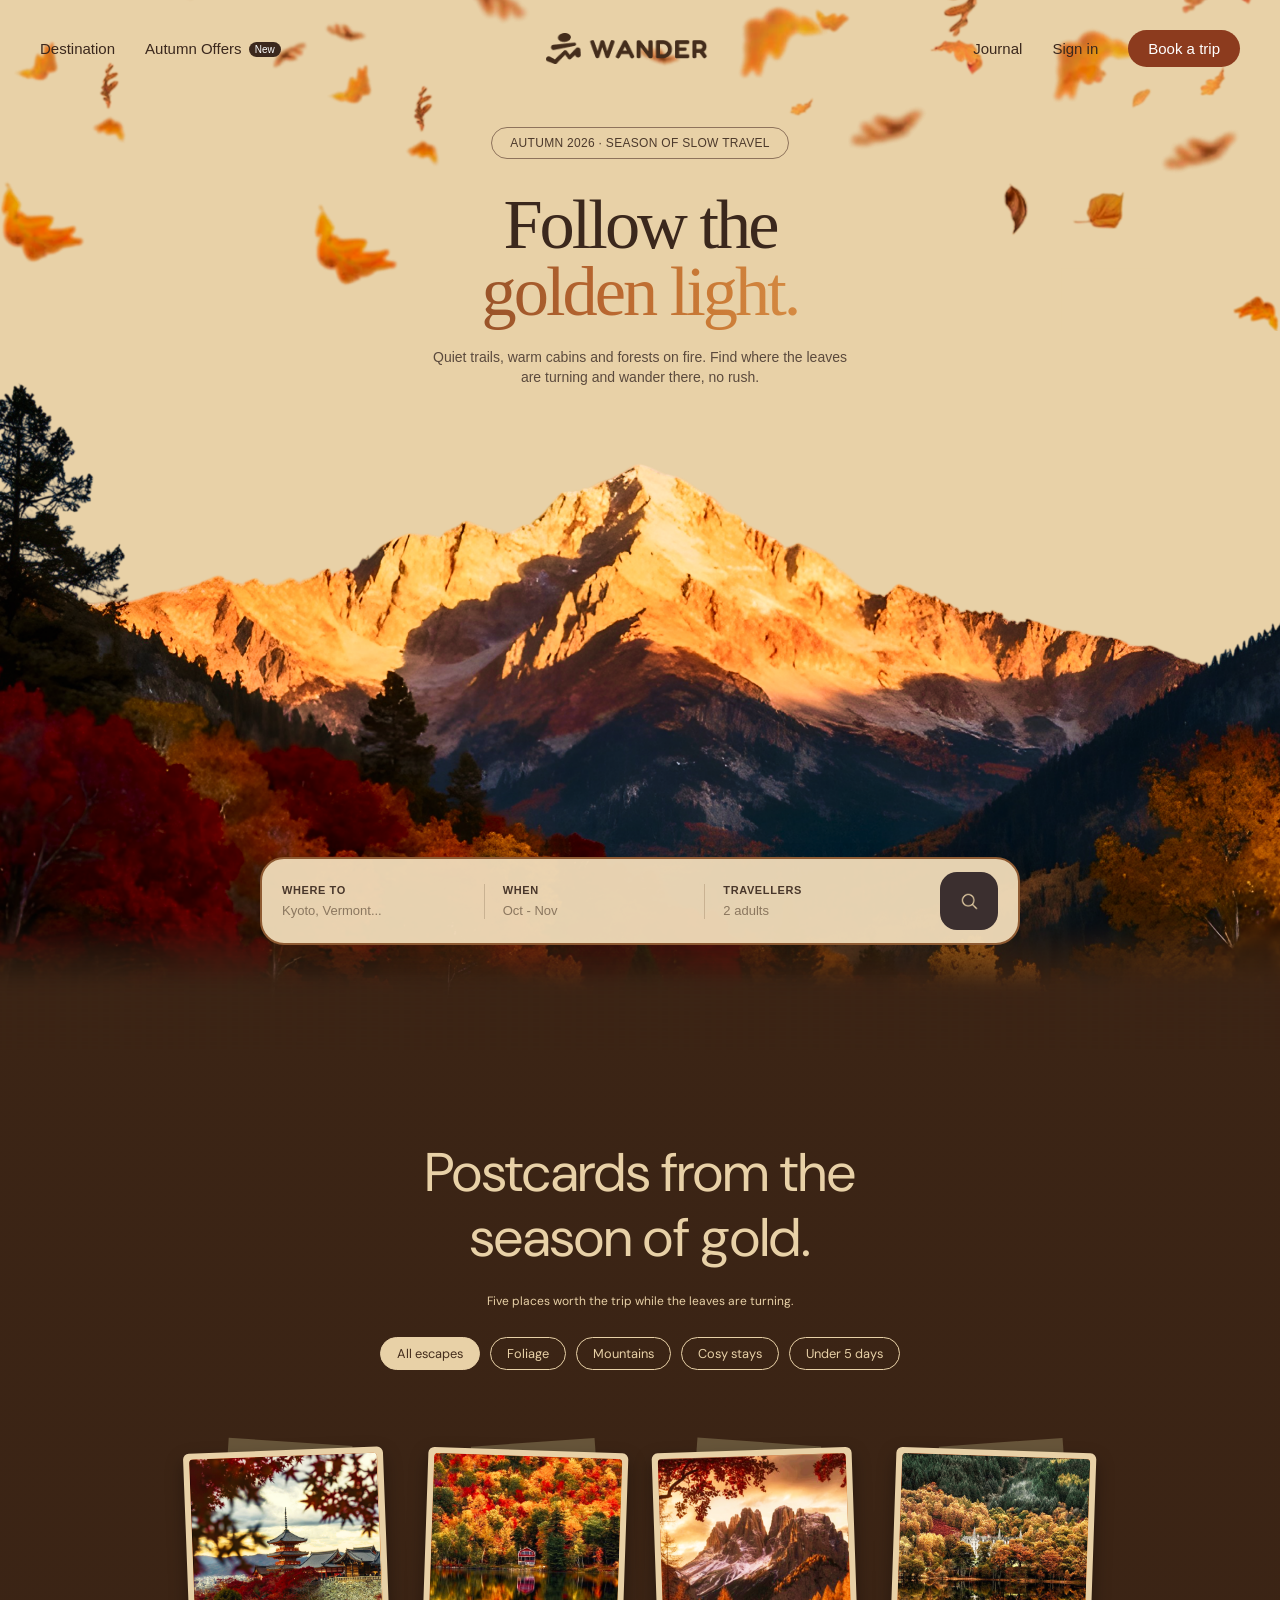
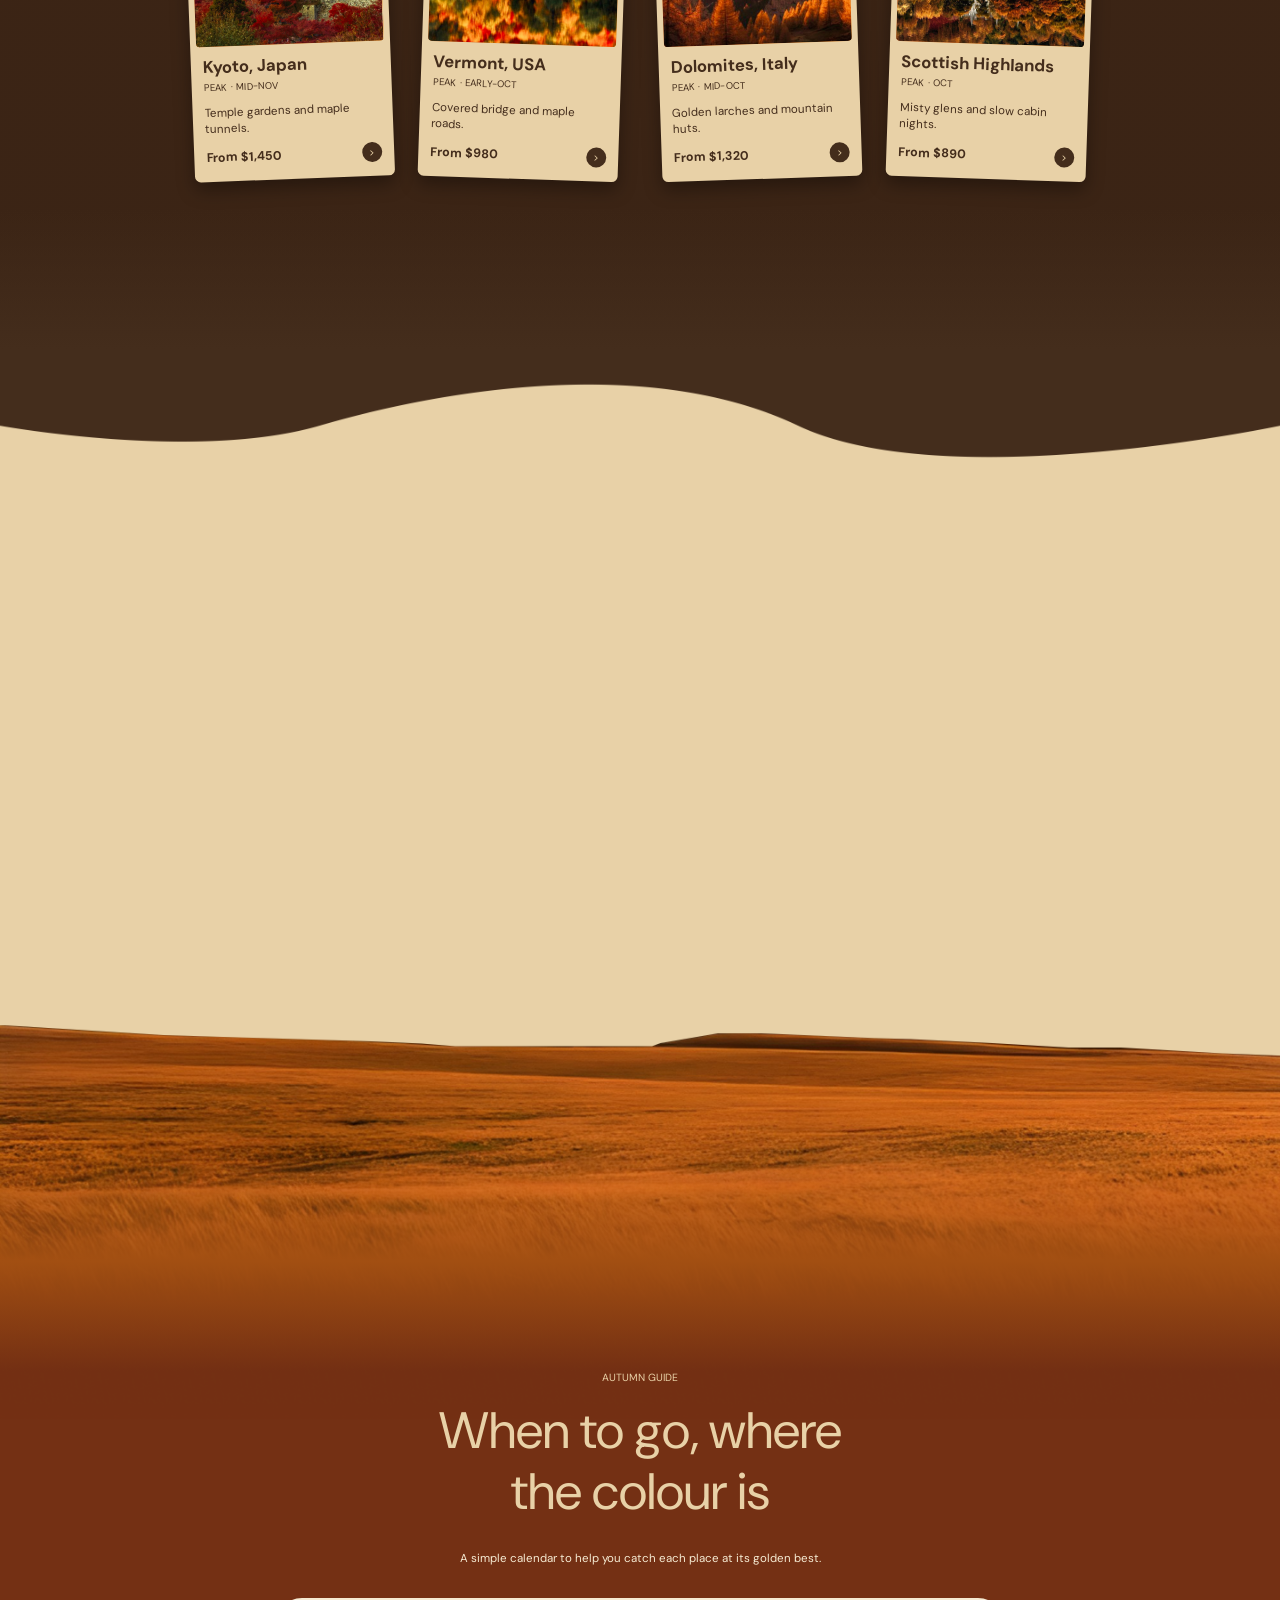
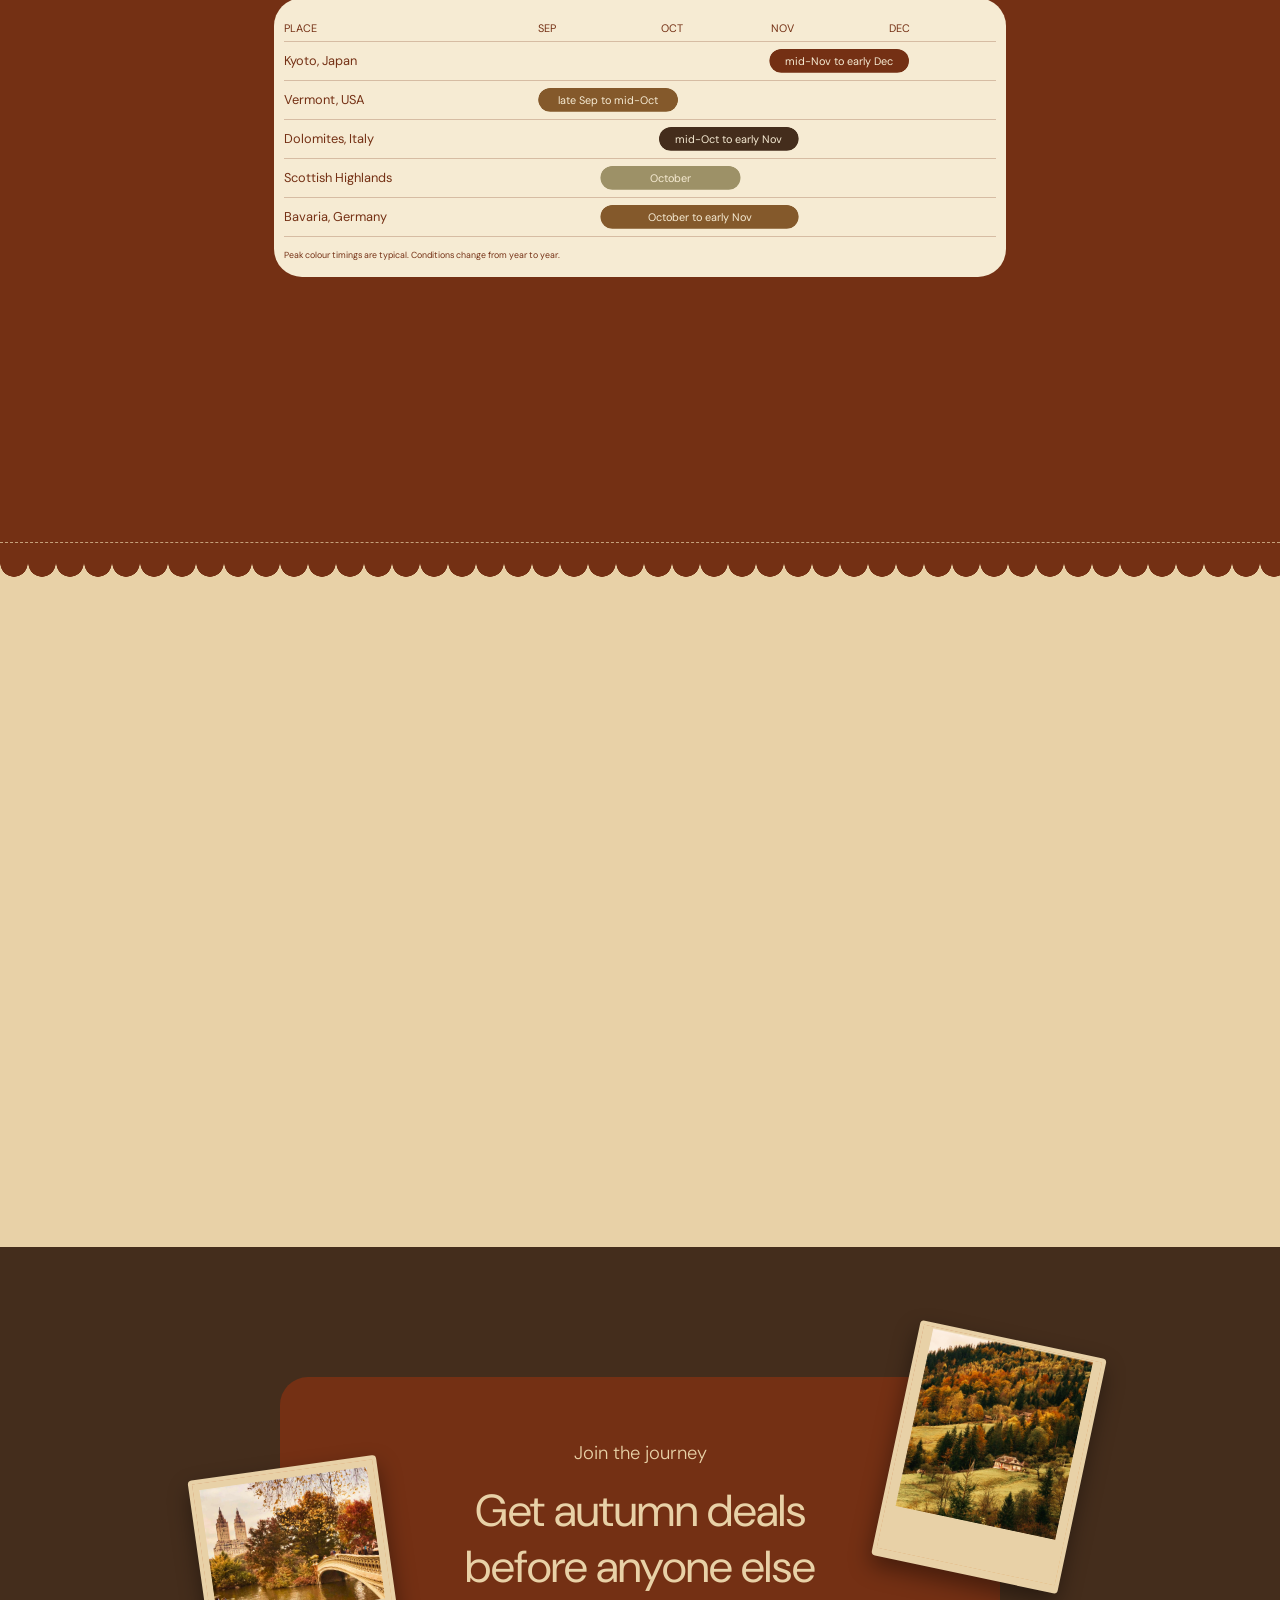
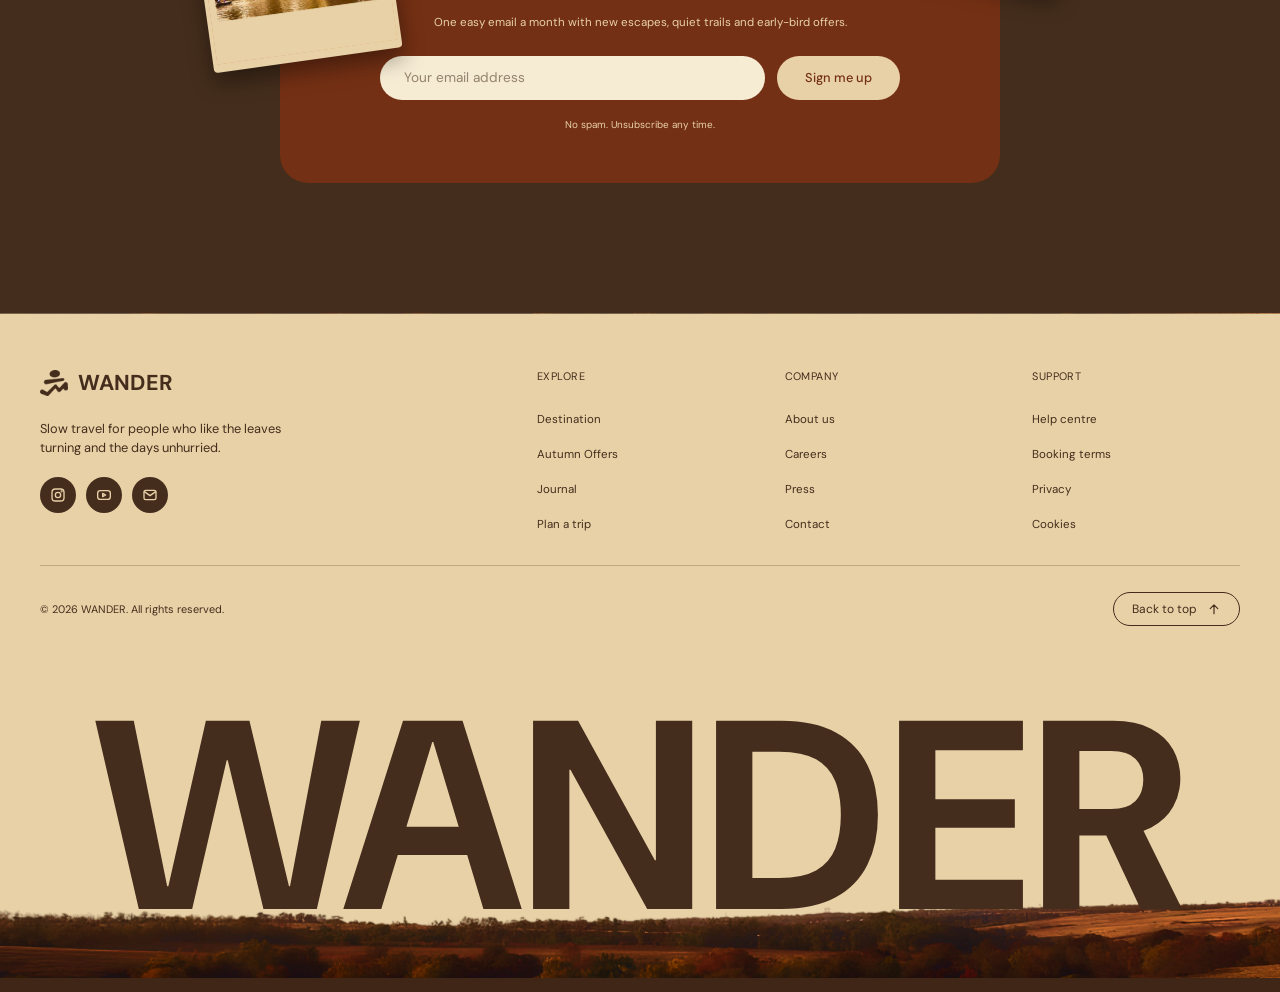
==== commit b1e7224d: "index.html" ====
--- a/index.html
+++ b/index.html
@@ -889,7 +889,7 @@
 
     <article class="card" data-tags="foliage cosy" style="--tilt:1.92deg; --tape-tilt:-6.03deg;">
       <div class="card-body">
-        <div class="photo"><img src="images_section_one/3.png" alt="Autumn forest reflected in a Vermont lake"></div>
+        <div class="photo"><img src="images_section_one/4.png" alt="Autumn forest reflected in a Vermont lake"></div>
         <div class="info">
           <h3>Vermont, USA</h3>
           <p class="timing">PEAK · EARLY-OCT</p>
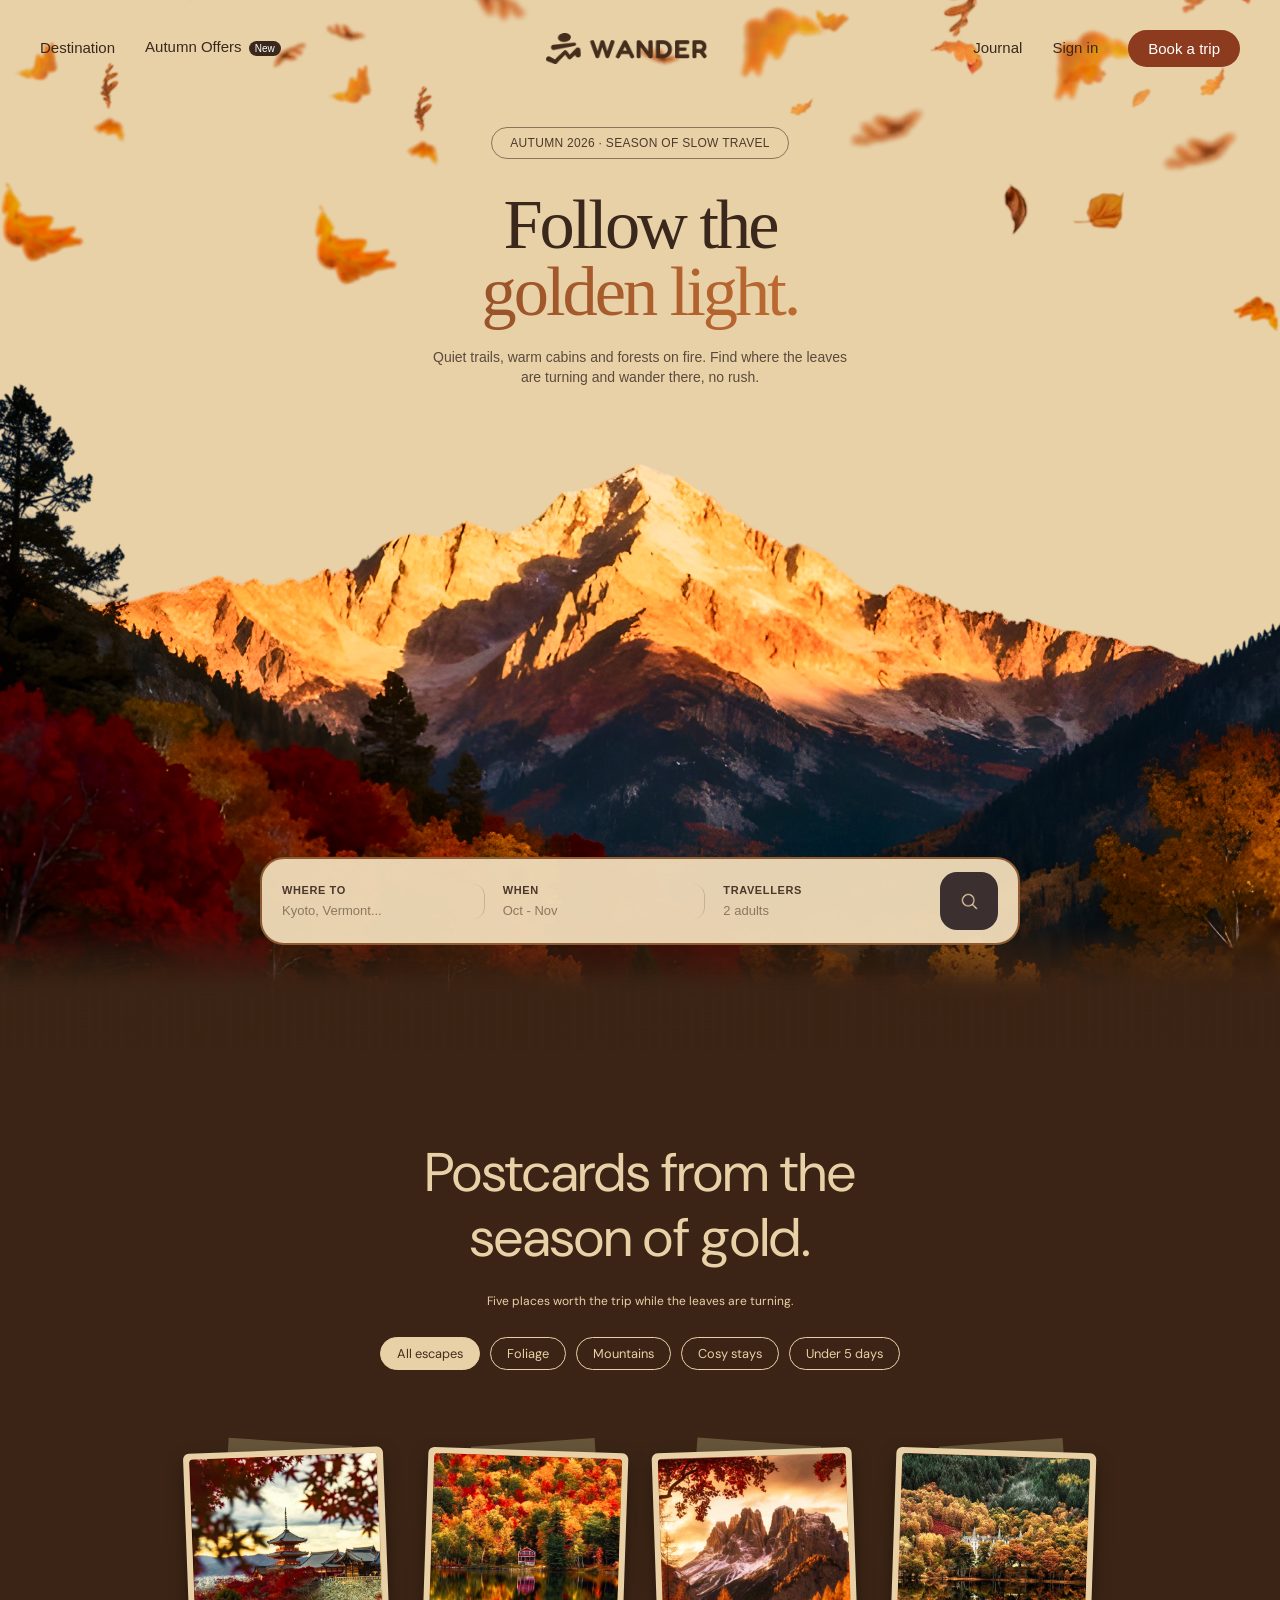
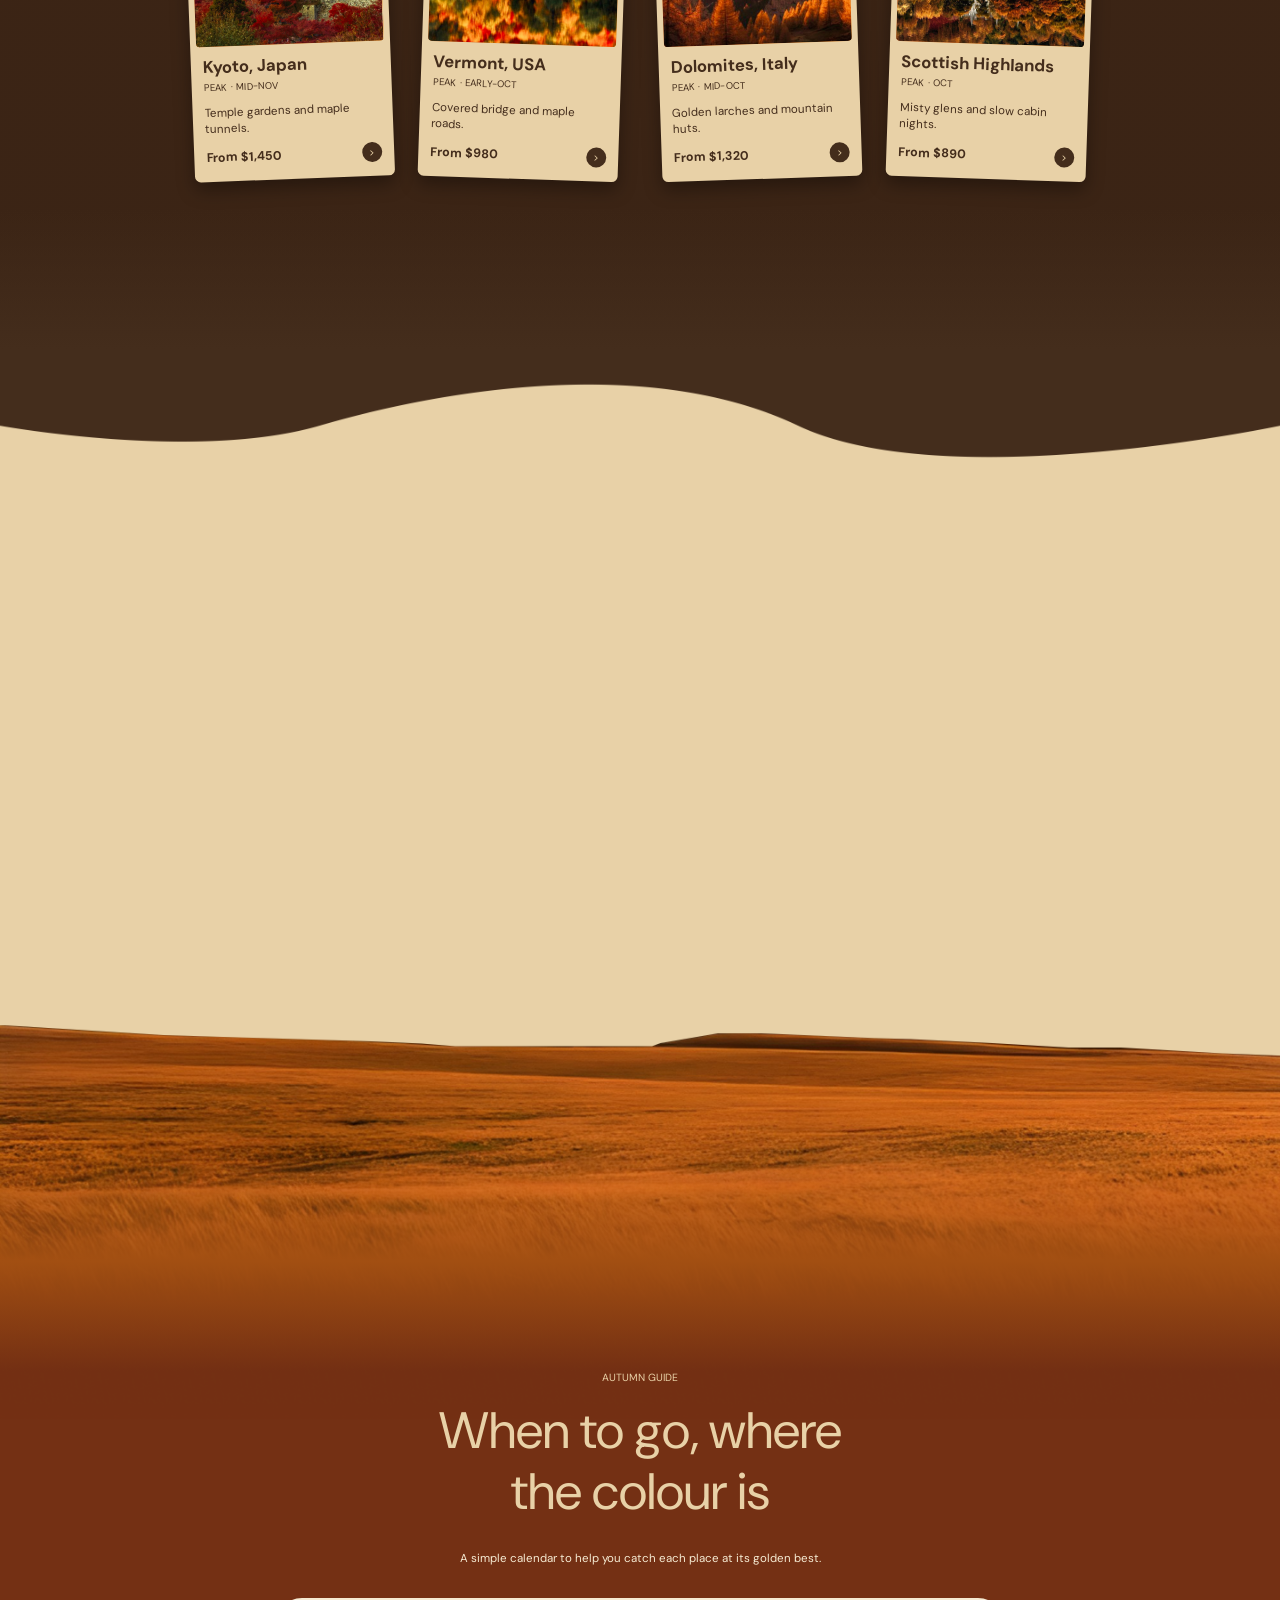
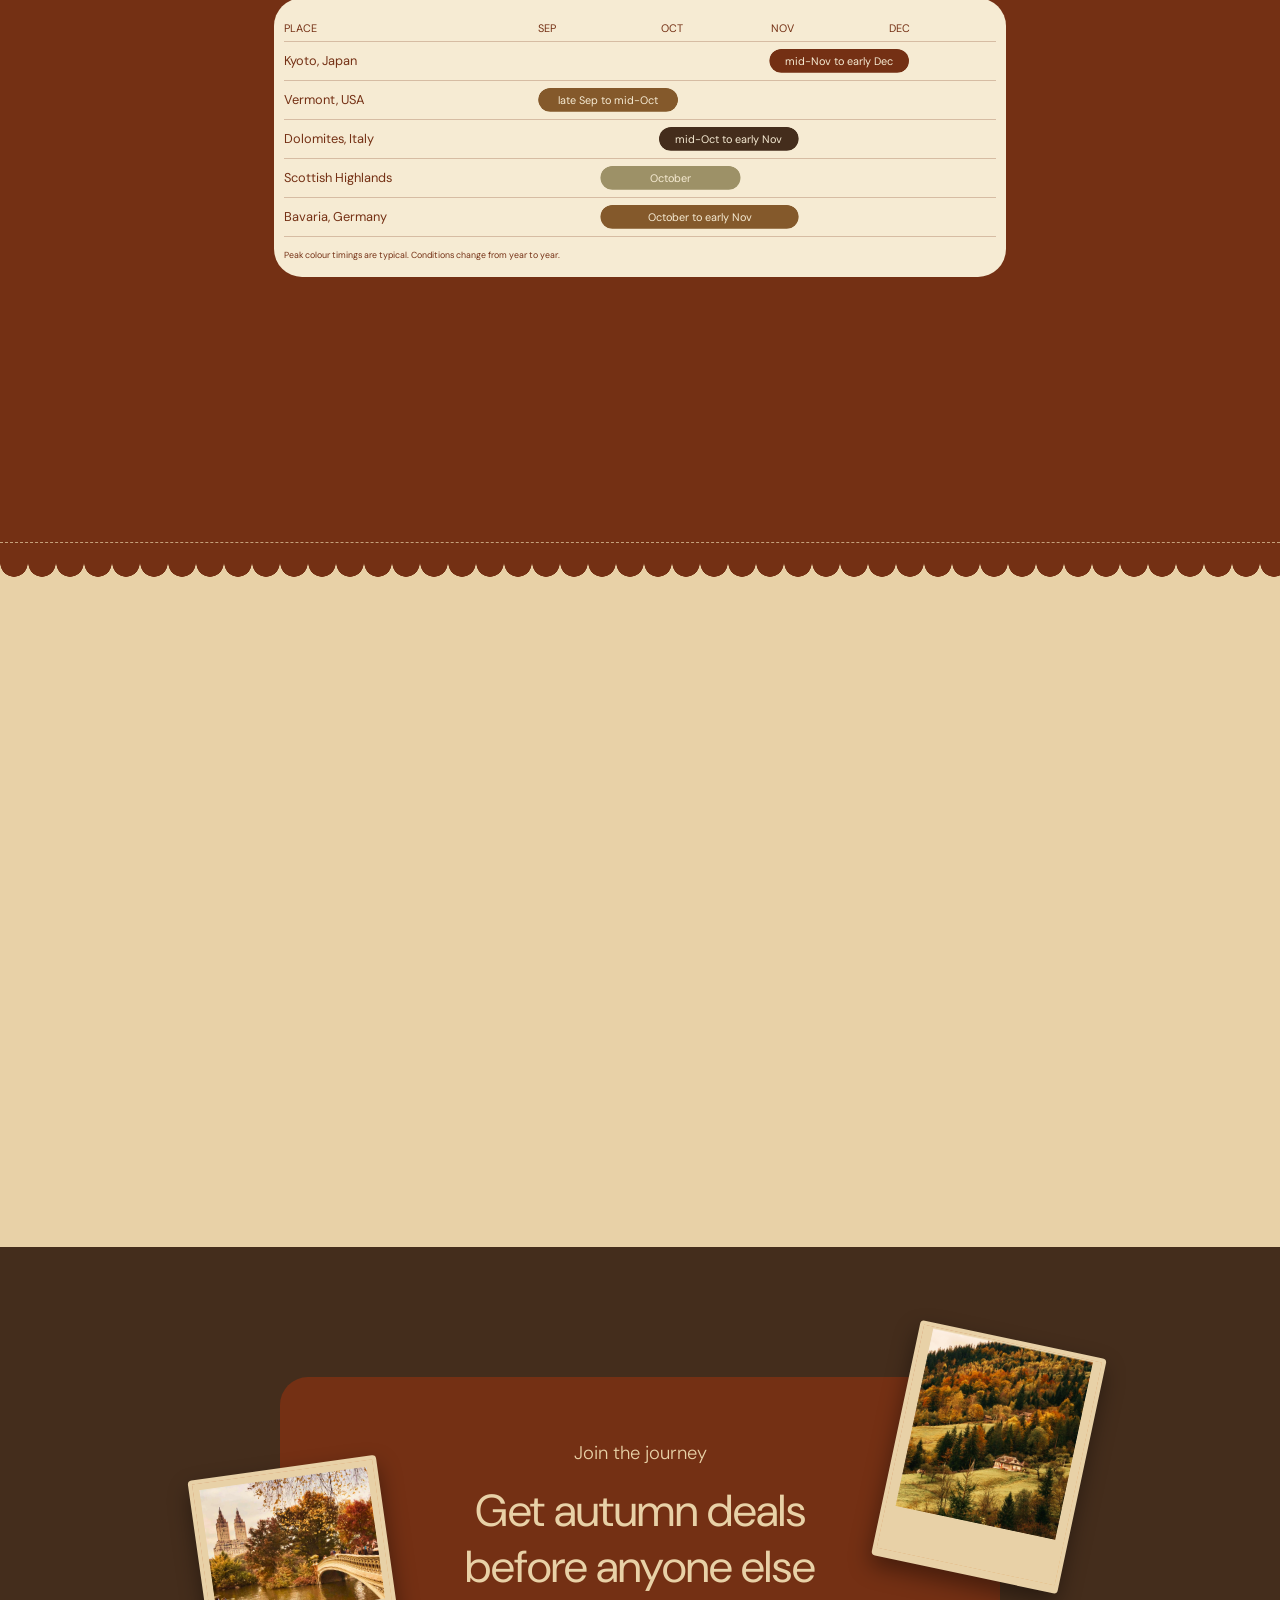
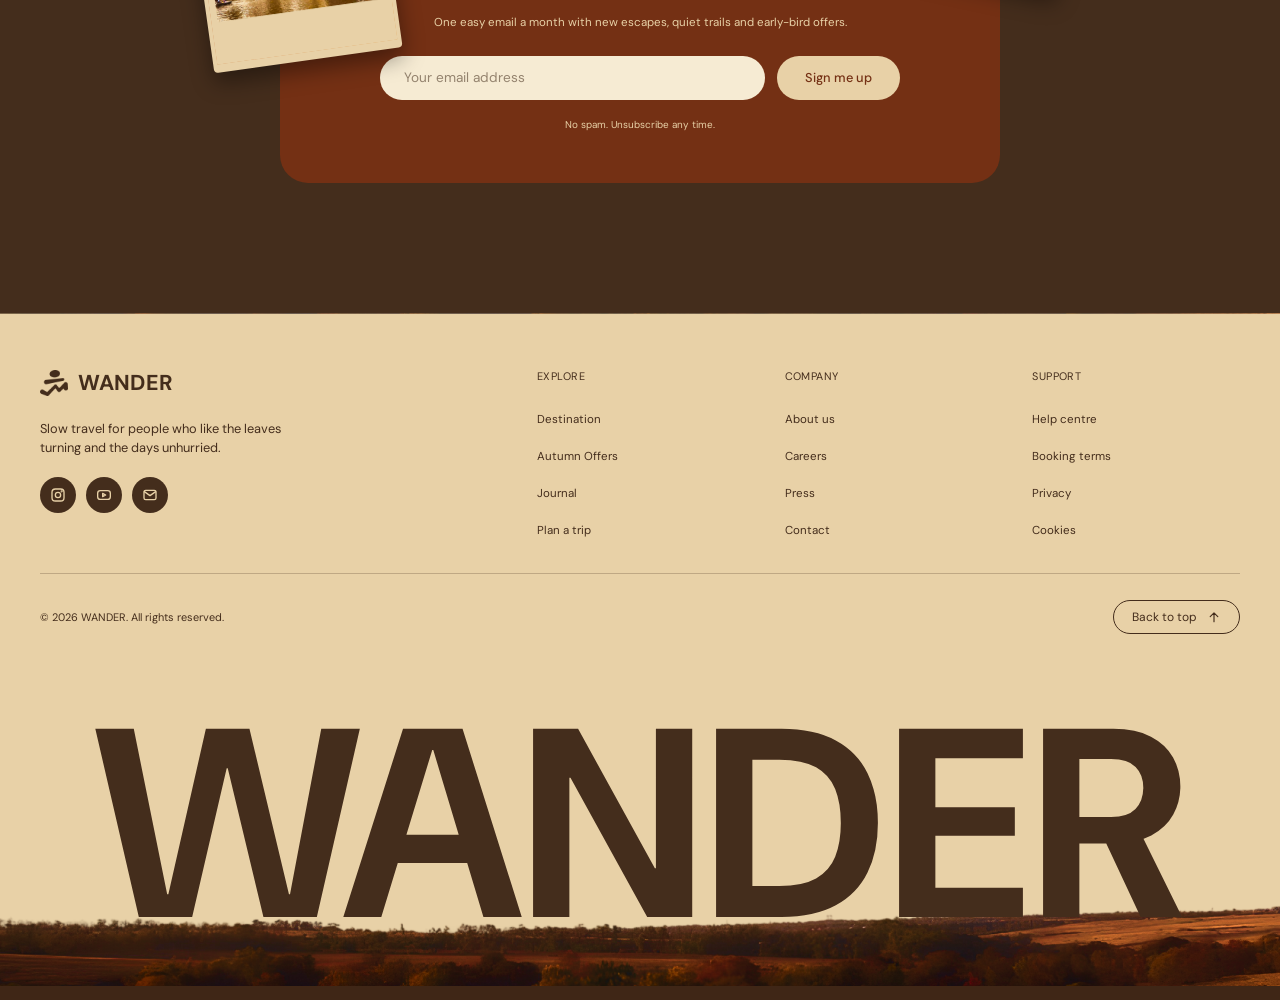
==== commit af766e29: "Add files via upload" ====
--- a/index.html
+++ b/index.html
@@ -1262,6 +1262,24 @@
 })();
 </script>
 
+
+<script>
+/* Hero parallax: the falling leaves drift down slightly slower than the page scrolls. */
+(() => {
+  const leaves = document.querySelector('.leaves-overlay');
+  if (!leaves || matchMedia('(prefers-reduced-motion: reduce)').matches) return;
+  let ticking = false;
+  addEventListener('scroll', () => {
+    if (ticking) return;
+    ticking = true;
+    requestAnimationFrame(() => {
+      leaves.style.setProperty('--scroll-y', Math.min(scrollY, 1100) * 0.18 + 'px');
+      ticking = false;
+    });
+  }, { passive: true });
+})();
+</script>
+
 </body>
 
 </html>
--- a/style.css
+++ b/style.css
@@ -421,4 +421,78 @@
     margin: 0;
     padding: 0;
     display: block;
-}+}
+
+/* =========================================================
+   MOTION & HOVER EFFECTS (hero)
+   Entrance animations use the separate `translate` property and
+   `backwards` fill, so they never fight your existing transforms
+   (e.g. the search bar's translateX(-50%)) or hover transitions.
+   ========================================================= */
+:root{ --ease: cubic-bezier(.22, 1, .36, 1); }
+
+@keyframes heroRise   { from { opacity: 0; translate: 0 30px; } }
+@keyframes heroFade   { from { opacity: 0; } }
+@keyframes leavesFall { from { opacity: 0; translate: 0 -70px; } }
+@keyframes leavesSway { 0%, 100% { translate: 0 0; } 50% { translate: 0 14px; } }
+@keyframes shimmer    { from { background-position: 0% 50%; } to { background-position: 100% 50%; } }
+@keyframes badgePulse { 0%, 100% { box-shadow: 0 0 0 0 rgba(140, 59, 30, .5); } 50% { box-shadow: 0 0 0 6px rgba(140, 59, 30, 0); } }
+
+/* Page-load entrance, staggered top to bottom */
+nav                 { animation: heroFade .9s ease backwards; }
+.leaves-overlay     {
+    transform: translateY(var(--scroll-y, 0px));   /* scroll parallax (set by script) */
+    animation: leavesFall 1.8s var(--ease) backwards, leavesSway 9s ease-in-out 1.8s infinite;
+}
+.season-pill        { animation: heroRise .9s var(--ease) .15s backwards; }
+.hero-content h1    { animation: heroRise 1s  var(--ease) .30s backwards; }
+.hero-content p     { animation: heroRise 1s  var(--ease) .50s backwards; }
+.mountain-container { animation: heroRise 1.4s var(--ease) .25s backwards; }
+.search-bar         { animation: heroRise 1s  var(--ease) .80s backwards; }
+
+/* Slow golden shimmer across the gradient headline */
+.hero-content h1 span{
+    background-size: 220% 100%;
+    animation: shimmer 5s ease-in-out infinite alternate;
+}
+
+/* "New" badge gently pulses */
+.badge-new{ animation: badgePulse 2.4s ease-out infinite; }
+
+/* Transitions for hover targets */
+nav a:not(.btn-book){
+    background: linear-gradient(currentColor, currentColor) 0 100% / 0 1px no-repeat;
+    padding-bottom: 3px;
+    transition: opacity .2s ease, background-size .35s var(--ease);
+}
+.logo img      { transition: transform .4s var(--ease); }
+.btn-book      { transition: transform .25s var(--ease), background-color .25s, box-shadow .25s; }
+.season-pill   { transition: background-color .25s, color .25s, border-color .25s; }
+.search-bar    { transition: translate .35s var(--ease), box-shadow .35s var(--ease), border-color .3s; }
+.search-field  { transition: background-color .25s; border-radius: 12px; cursor: text; }
+.search-label  { transition: color .25s; }
+.search-btn img{ transition: transform .3s var(--ease); }
+
+@media (hover: hover){
+    nav a:not(.btn-book):hover { background-size: 100% 1px; opacity: 1; }
+    .logo:hover img            { transform: scale(1.08) rotate(-3deg); }
+    .btn-book:hover            { background-color: #A5481F; transform: translateY(-2px); box-shadow: 0 8px 16px rgba(140, 59, 30, .35); opacity: 1; }
+    .season-pill:hover         { background-color: rgba(142, 115, 92, .12); border-color: #8C3B1E; color: #8C3B1E; }
+
+    .search-bar:hover          { translate: 0 -4px; box-shadow: 0 16px 34px rgba(45, 30, 20, .22); }
+    .search-field:hover        { background-color: rgba(142, 90, 50, .08); }
+    .search-field:hover .search-label { color: #8C3B1E; }
+    .search-btn:hover img      { transform: translateX(3px); }
+}
+.btn-book:active, .search-btn:active { transform: scale(.96); }
+.search-bar:focus-within       { border-color: #8C3B1E; box-shadow: 0 0 0 4px rgba(140, 59, 30, .18), 0 12px 30px rgba(45, 30, 20, .2); }
+.search-btn:focus-visible, .btn-book:focus-visible { outline: 2px solid #8C3B1E; outline-offset: 3px; }
+
+@media (prefers-reduced-motion: reduce){
+    *, *::before, *::after{
+        animation-duration: .01ms !important;
+        animation-iteration-count: 1 !important;
+        animation-delay: 0ms !important;
+        transition-duration: .01ms !important;
+    }
+}
